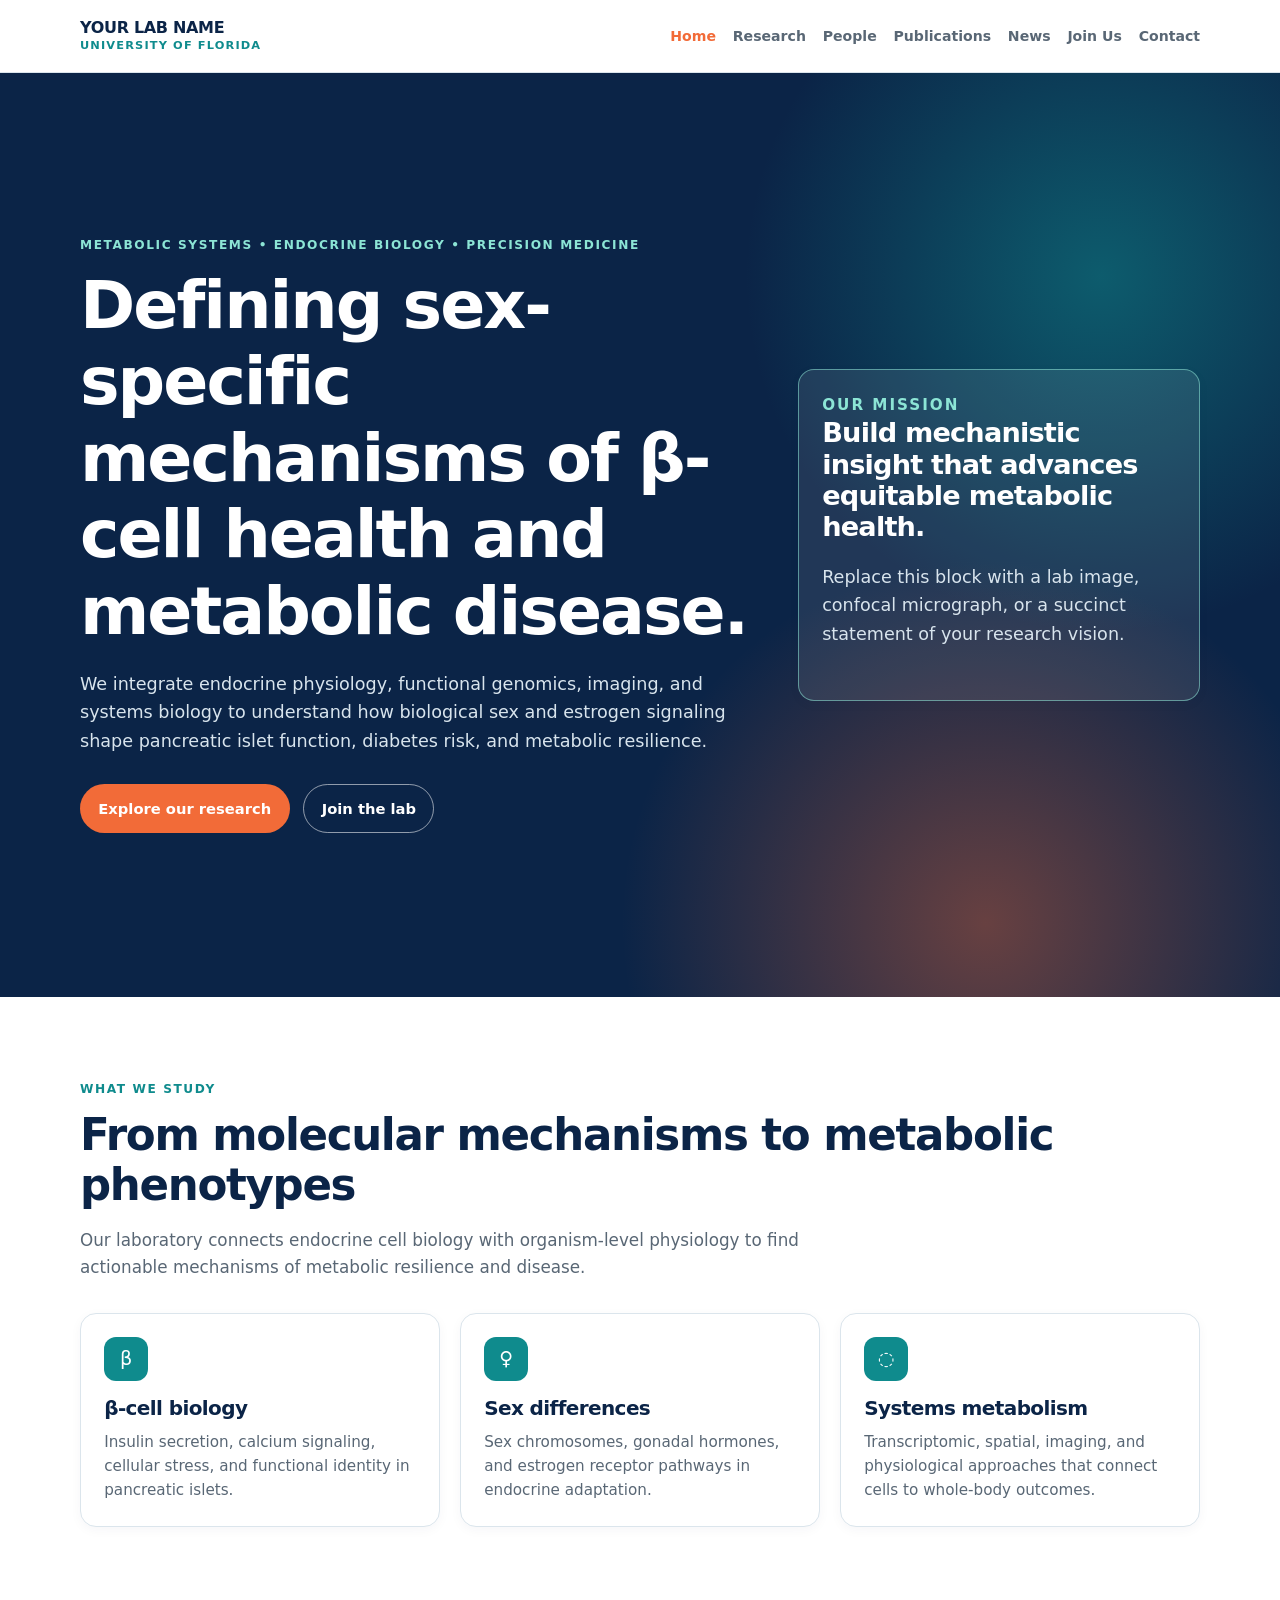
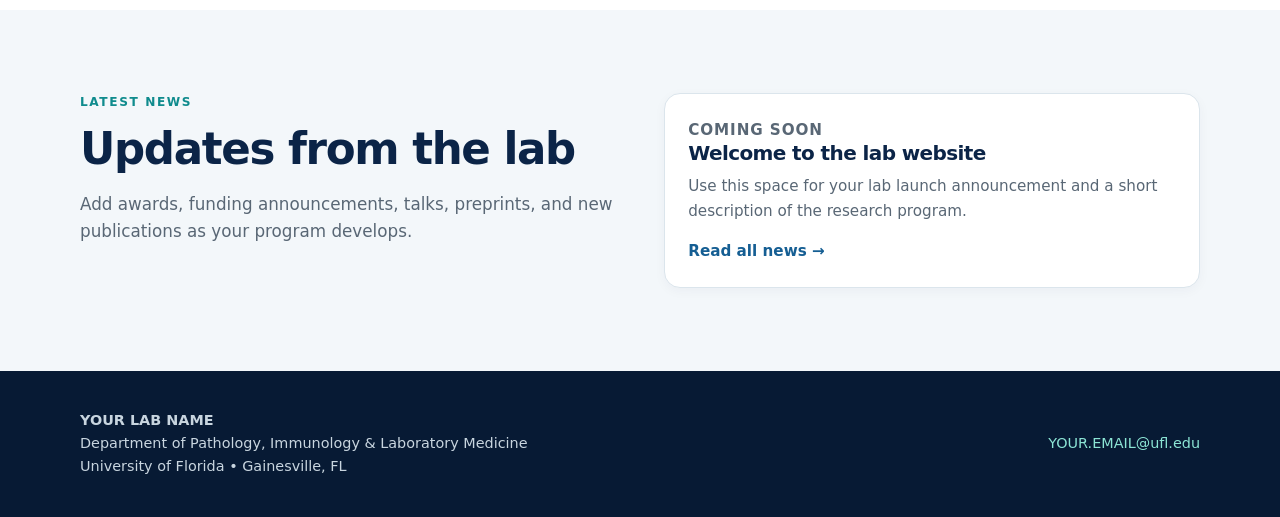
==== index.html @ 253002d1 "Add initial HTML structure for lab website" ====
<!doctype html>
<html lang="en">
<head>
  <meta charset="utf-8">
  <meta name="viewport" content="width=device-width, initial-scale=1">
  <meta name="description" content="A research laboratory studying beta-cell biology, sex differences, and metabolic disease.">
  <title>YOUR LAB NAME | University of Florida</title>
  <link rel="stylesheet" href="assets/css/style.css">
</head>
<body>
  <header class="site-header">
    <nav class="container nav" aria-label="Primary navigation">
      <a class="brand" href="index.html">YOUR LAB NAME<small>University of Florida</small></a>
      <div class="nav-links">
        <a class="active" href="index.html">Home</a><a href="research.html">Research</a><a href="people.html">People</a><a href="publications.html">Publications</a><a href="news.html">News</a><a href="join.html">Join Us</a><a href="contact.html">Contact</a>
      </div>
    </nav>
  </header>
  <main>
    <section class="hero">
      <div class="container hero-grid">
        <div>
          <p class="eyebrow">Metabolic Systems • Endocrine Biology • Precision Medicine</p>
          <h1>Defining sex-specific mechanisms of β-cell health and metabolic disease.</h1>
          <p>We integrate endocrine physiology, functional genomics, imaging, and systems biology to understand how biological sex and estrogen signaling shape pancreatic islet function, diabetes risk, and metabolic resilience.</p>
          <a class="button primary" href="research.html">Explore our research</a>
          <a class="button secondary" href="join.html">Join the lab</a>
        </div>
        <div class="card" style="background:rgba(255,255,255,.09);border-color:rgba(140,229,213,.55);color:white">
          <p class="eyebrow">Our mission</p>
          <h3 style="color:white;font-size:1.7rem">Build mechanistic insight that advances equitable metabolic health.</h3>
          <p style="color:#d8e4ed">Replace this block with a lab image, confocal micrograph, or a succinct statement of your research vision.</p>
        </div>
      </div>
    </section>
    <section>
      <div class="container">
        <p class="section-kicker">What we study</p>
        <h2>From molecular mechanisms to metabolic phenotypes</h2>
        <p class="lead">Our laboratory connects endocrine cell biology with organism-level physiology to find actionable mechanisms of metabolic resilience and disease.</p>
        <div class="grid-3">
          <article class="card"><div class="research-icon">β</div><h3>β-cell biology</h3><p>Insulin secretion, calcium signaling, cellular stress, and functional identity in pancreatic islets.</p></article>
          <article class="card"><div class="research-icon">♀</div><h3>Sex differences</h3><p>Sex chromosomes, gonadal hormones, and estrogen receptor pathways in endocrine adaptation.</p></article>
          <article class="card"><div class="research-icon">◌</div><h3>Systems metabolism</h3><p>Transcriptomic, spatial, imaging, and physiological approaches that connect cells to whole-body outcomes.</p></article>
        </div>
      </div>
    </section>
    <section class="accent">
      <div class="container grid-2">
        <div><p class="section-kicker">Latest news</p><h2>Updates from the lab</h2><p class="lead">Add awards, funding announcements, talks, preprints, and new publications as your program develops.</p></div>
        <div class="card"><p class="news-date">Coming soon</p><h3>Welcome to the lab website</h3><p>Use this space for your lab launch announcement and a short description of the research program.</p><p style="margin-top:1rem"><a class="content-link" href="news.html">Read all news →</a></p></div>
      </div>
    </section>
  </main>
  <footer class="site-footer"><div class="container footer-grid"><div><strong>YOUR LAB NAME</strong><br>Department of Pathology, Immunology & Laboratory Medicine<br>University of Florida • Gainesville, FL</div><div><a href="mailto:YOUR.EMAIL@ufl.edu">YOUR.EMAIL@ufl.edu</a></div></div></footer>
</body>
</html>
---- assets/css/style.css ----
:root {
  --navy: #0b2447;
  --blue: #155e93;
  --orange: #f26b38;
  --teal: #0f8b8d;
  --ink: #17212b;
  --muted: #596775;
  --mist: #f3f7fa;
  --white: #ffffff;
  --line: #dbe5ec;
}
* { box-sizing: border-box; }
html { scroll-behavior: smooth; }
body { margin: 0; color: var(--ink); background: var(--white); font-family: Inter, ui-sans-serif, system-ui, -apple-system, BlinkMacSystemFont, "Segoe UI", sans-serif; line-height: 1.6; }
a { color: inherit; }
.container { width: min(1120px, calc(100% - 2.5rem)); margin: 0 auto; }
.site-header { position: sticky; top: 0; z-index: 10; background: rgba(255,255,255,.96); backdrop-filter: blur(10px); border-bottom: 1px solid var(--line); }
.nav { min-height: 72px; display: flex; align-items: center; justify-content: space-between; gap: 1.5rem; }
.brand { color: var(--navy); font-weight: 800; letter-spacing: -.02em; line-height: 1.05; text-decoration: none; }
.brand small { display: block; margin-top: .25rem; color: var(--teal); font-size: .71rem; letter-spacing: .10em; text-transform: uppercase; }
.nav-links { display: flex; flex-wrap: wrap; justify-content: flex-end; gap: 1.05rem; font-size: .88rem; font-weight: 700; }
.nav-links a { color: var(--muted); text-decoration: none; }
.nav-links a:hover, .nav-links a.active { color: var(--orange); }
.hero, .page-hero { color: var(--white); background: radial-gradient(circle at 86% 22%, rgba(15,139,141,.54), transparent 27%), radial-gradient(circle at 77% 92%, rgba(242,107,56,.40), transparent 28%), var(--navy); }
.hero-grid { display: grid; grid-template-columns: 1.25fr .75fr; gap: 3rem; align-items: center; min-height: 560px; padding: 5rem 0; }
.page-hero .container { padding: 4.1rem 0; }
.eyebrow, .section-kicker { margin: 0 0 .7rem; color: var(--teal); font-size: .76rem; font-weight: 800; letter-spacing: .13em; text-transform: uppercase; }
.hero .eyebrow, .page-hero .eyebrow { color: #8ce5d5; }
h1, h2, h3 { line-height: 1.15; letter-spacing: -.03em; }
h1 { max-width: 800px; margin: 0; font-size: clamp(2.45rem, 5.2vw, 4.6rem); }
h2 { margin: 0; color: var(--navy); font-size: clamp(2rem, 3.4vw, 3rem); }
h3 { margin: 0 0 .6rem; color: var(--navy); font-size: 1.25rem; }
.hero p:not(.eyebrow), .page-hero p:not(.eyebrow) { max-width: 730px; margin: 1.3rem 0 1.8rem; color: #d8e4ed; font-size: 1.1rem; }
.lead { max-width: 780px; color: var(--muted); font-size: 1.05rem; }
.button { display: inline-block; padding: .76rem 1.08rem; border: 1px solid transparent; border-radius: 999px; text-decoration: none; font-size: .92rem; font-weight: 750; transition: .18s ease; }
.button.primary { color: var(--white); background: var(--orange); }
.button.primary:hover { background: #d95324; transform: translateY(-1px); }
.button.secondary { margin-left: .55rem; border-color: rgba(255,255,255,.55); color: var(--white); }
section { padding: 5.2rem 0; }
.accent { background: var(--mist); }
.grid-3, .news-grid, .people-grid { display: grid; grid-template-columns: repeat(3, 1fr); gap: 1.25rem; margin-top: 2rem; }
.grid-2, .split { display: grid; grid-template-columns: repeat(2, 1fr); gap: 3rem; align-items: start; }
.card { padding: 1.45rem; border: 1px solid var(--line); border-radius: 16px; background: var(--white); box-shadow: 0 3px 12px rgba(11,36,71,.04); }
.card p { margin: 0; color: var(--muted); font-size: .95rem; }
.research-icon { display: grid; place-items: center; width: 44px; height: 44px; margin-bottom: 1rem; border-radius: 12px; color: var(--white); background: var(--teal); font-size: 1.2rem; }
.list { padding: 0; margin: 1.2rem 0 0; list-style: none; }
.list li { position: relative; padding: .58rem 0 .58rem 1.45rem; color: var(--muted); border-bottom: 1px solid var(--line); }
.list li::before { content: ""; position: absolute; left: 0; top: 1.16rem; width: .55rem; height: .55rem; border-radius: 50%; background: var(--orange); }
.person { overflow: hidden; padding: 0; }
.avatar { display: grid; place-items: center; height: 200px; color: var(--white); background: linear-gradient(135deg, var(--blue), var(--teal)); font-size: 2.6rem; font-weight: 800; }
.person-content { padding: 1.25rem; }
.role, .news-date { margin: -.25rem 0 .7rem; color: var(--orange); font-size: .8rem; font-weight: 800; letter-spacing: .06em; text-transform: uppercase; }
.news-date { color: var(--teal); margin: 0 0 .65rem; }
.publication { padding: 1.2rem 0; border-bottom: 1px solid var(--line); }
.publication:first-of-type { margin-top: 1rem; border-top: 1px solid var(--line); }
.publication p { margin: .35rem 0 0; color: var(--muted); }
.publication a, .content-link { color: var(--blue); font-weight: 750; text-decoration: none; }
.notice { padding: 1.25rem; border-left: 4px solid var(--orange); border-radius: 0 12px 12px 0; color: var(--muted); background: #fff6f1; }
.cta { color: var(--white); background: linear-gradient(115deg, var(--navy), var(--blue)); }
.cta h2 { color: var(--white); }
.cta .lead { color: #d8e4ed; }
.cta-grid { display: grid; grid-template-columns: 1fr auto; gap: 2rem; align-items: center; }
.site-footer { padding: 2.4rem 0; color: #c8d5df; background: #071a34; }
.footer-grid { display: flex; flex-wrap: wrap; justify-content: space-between; gap: 1rem; align-items: center; font-size: .9rem; }
.site-footer a { color: #8ce5d5; text-decoration: none; }
@media (max-width: 820px) {
  .nav { padding: .85rem 0; align-items: flex-start; }
  .nav-links { gap: .6rem .9rem; }
  .hero-grid, .grid-2, .split, .cta-grid { grid-template-columns: 1fr; }
  .hero-grid { min-height: auto; padding: 4rem 0; gap: 1.5rem; }
  .grid-3, .news-grid, .people-grid { grid-template-columns: 1fr; }
  section { padding: 4rem 0; }
}
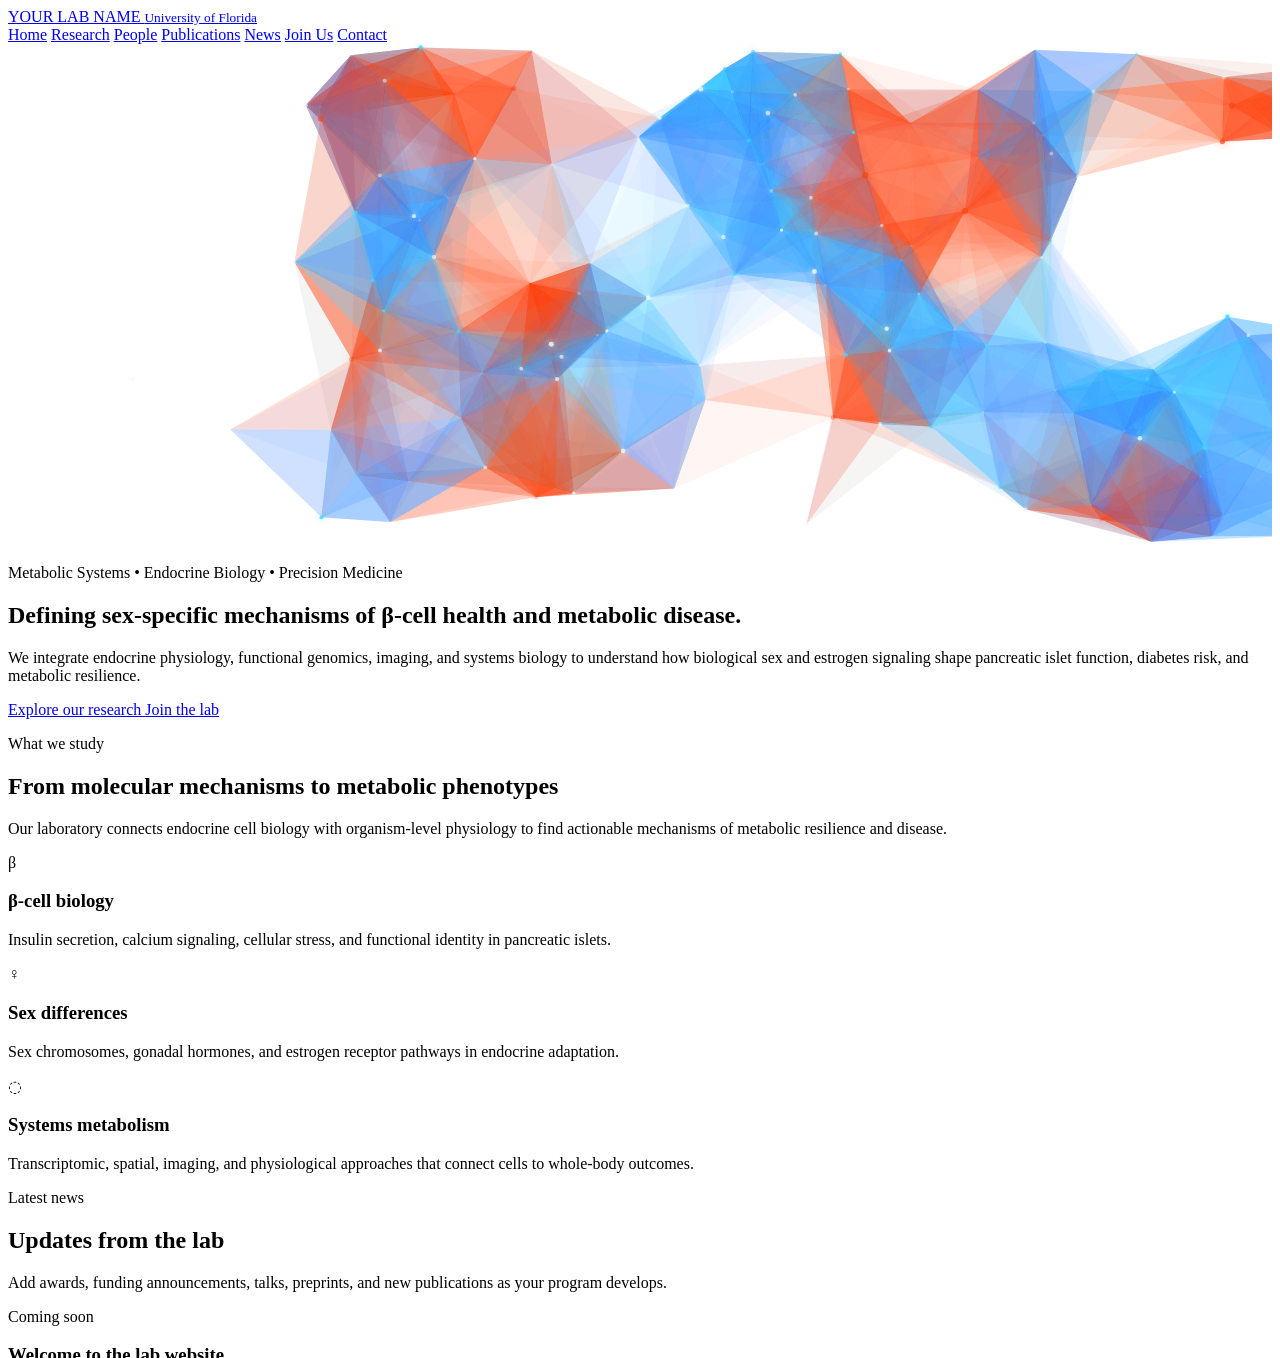
==== commit 7177e204: "Refactor index.html with new links and layout Updated navigation links and section content in index." ====
--- a/index.html
+++ b/index.html
@@ -5,53 +5,406 @@
   <meta name="viewport" content="width=device-width, initial-scale=1">
   <meta name="description" content="A research laboratory studying beta-cell biology, sex differences, and metabolic disease.">
   <title>YOUR LAB NAME | University of Florida</title>
-  <link rel="stylesheet" href="assets/css/style.css">
+  <link rel="stylesheet" href="style-2.css">
 </head>
+
 <body>
   <header class="site-header">
     <nav class="container nav" aria-label="Primary navigation">
-      <a class="brand" href="index.html">YOUR LAB NAME<small>University of Florida</small></a>
+      <a class="brand" href="index-5.html">
+        YOUR LAB NAME
+        <small>University of Florida</small>
+      </a>
+
       <div class="nav-links">
-        <a class="active" href="index.html">Home</a><a href="research.html">Research</a><a href="people.html">People</a><a href="publications.html">Publications</a><a href="news.html">News</a><a href="join.html">Join Us</a><a href="contact.html">Contact</a>
+        <a class="active" href="index-5.html">Home</a>
+        <a href="research-10.html">Research</a>
+        <a href="people-8.html">People</a>
+        <a href="publications-9.html">Publications</a>
+        <a href="news-7.html">News</a>
+        <a href="join-6.html">Join Us</a>
+        <a href="contact-4.html">Contact</a>
       </div>
     </nav>
   </header>
+
   <main>
-    <section class="hero">
+    <section class="network-hero" aria-label="Animated polygon network background">
+      <canvas id="network"></canvas>
+
       <div class="container hero-grid">
-        <div>
-          <p class="eyebrow">Metabolic Systems • Endocrine Biology • Precision Medicine</p>
-          <h1>Defining sex-specific mechanisms of β-cell health and metabolic disease.</h1>
-          <p>We integrate endocrine physiology, functional genomics, imaging, and systems biology to understand how biological sex and estrogen signaling shape pancreatic islet function, diabetes risk, and metabolic resilience.</p>
-          <a class="button primary" href="research.html">Explore our research</a>
-          <a class="button secondary" href="join.html">Join the lab</a>
+        <div class="hero-copy">
+          <p class="eyebrow">
+            Metabolic Systems • Endocrine Biology • Precision Medicine
+          </p>
+
+          <h1>
+            Defining sex-specific mechanisms of β-cell health and metabolic disease.
+          </h1>
+
+          <p>
+            We integrate endocrine physiology, functional genomics, imaging, and
+            systems biology to understand how biological sex and estrogen signaling
+            shape pancreatic islet function, diabetes risk, and metabolic resilience.
+          </p>
+
+          <a class="button primary" href="research-10.html">
+            Explore our research
+          </a>
+
+          <a class="button secondary" href="join-6.html">
+            Join the lab
+          </a>
         </div>
-        <div class="card" style="background:rgba(255,255,255,.09);border-color:rgba(140,229,213,.55);color:white">
-          <p class="eyebrow">Our mission</p>
-          <h3 style="color:white;font-size:1.7rem">Build mechanistic insight that advances equitable metabolic health.</h3>
-          <p style="color:#d8e4ed">Replace this block with a lab image, confocal micrograph, or a succinct statement of your research vision.</p>
-        </div>
       </div>
     </section>
+
     <section>
       <div class="container">
         <p class="section-kicker">What we study</p>
+
         <h2>From molecular mechanisms to metabolic phenotypes</h2>
-        <p class="lead">Our laboratory connects endocrine cell biology with organism-level physiology to find actionable mechanisms of metabolic resilience and disease.</p>
+
+        <p class="lead">
+          Our laboratory connects endocrine cell biology with organism-level
+          physiology to find actionable mechanisms of metabolic resilience and
+          disease.
+        </p>
+
         <div class="grid-3">
-          <article class="card"><div class="research-icon">β</div><h3>β-cell biology</h3><p>Insulin secretion, calcium signaling, cellular stress, and functional identity in pancreatic islets.</p></article>
-          <article class="card"><div class="research-icon">♀</div><h3>Sex differences</h3><p>Sex chromosomes, gonadal hormones, and estrogen receptor pathways in endocrine adaptation.</p></article>
-          <article class="card"><div class="research-icon">◌</div><h3>Systems metabolism</h3><p>Transcriptomic, spatial, imaging, and physiological approaches that connect cells to whole-body outcomes.</p></article>
+          <article class="card">
+            <div class="research-icon">β</div>
+            <h3>β-cell biology</h3>
+            <p>
+              Insulin secretion, calcium signaling, cellular stress, and functional
+              identity in pancreatic islets.
+            </p>
+          </article>
+
+          <article class="card">
+            <div class="research-icon">♀</div>
+            <h3>Sex differences</h3>
+            <p>
+              Sex chromosomes, gonadal hormones, and estrogen receptor pathways in
+              endocrine adaptation.
+            </p>
+          </article>
+
+          <article class="card">
+            <div class="research-icon">◌</div>
+            <h3>Systems metabolism</h3>
+            <p>
+              Transcriptomic, spatial, imaging, and physiological approaches that
+              connect cells to whole-body outcomes.
+            </p>
+          </article>
         </div>
       </div>
     </section>
+
     <section class="accent">
       <div class="container grid-2">
-        <div><p class="section-kicker">Latest news</p><h2>Updates from the lab</h2><p class="lead">Add awards, funding announcements, talks, preprints, and new publications as your program develops.</p></div>
-        <div class="card"><p class="news-date">Coming soon</p><h3>Welcome to the lab website</h3><p>Use this space for your lab launch announcement and a short description of the research program.</p><p style="margin-top:1rem"><a class="content-link" href="news.html">Read all news →</a></p></div>
+        <div>
+          <p class="section-kicker">Latest news</p>
+          <h2>Updates from the lab</h2>
+
+          <p class="lead">
+            Add awards, funding announcements, talks, preprints, and new
+            publications as your program develops.
+          </p>
+        </div>
+
+        <div class="card">
+          <p class="news-date">Coming soon</p>
+          <h3>Welcome to the lab website</h3>
+
+          <p>
+            Use this space for your lab launch announcement and a short
+            description of the research program.
+          </p>
+
+          <p style="margin-top: 1rem;">
+            <a class="content-link" href="news-7.html">Read all news →</a>
+          </p>
+        </div>
       </div>
     </section>
   </main>
-  <footer class="site-footer"><div class="container footer-grid"><div><strong>YOUR LAB NAME</strong><br>Department of Pathology, Immunology & Laboratory Medicine<br>University of Florida • Gainesville, FL</div><div><a href="mailto:YOUR.EMAIL@ufl.edu">YOUR.EMAIL@ufl.edu</a></div></div></footer>
+
+  <footer class="site-footer">
+    <div class="container footer-grid">
+      <div>
+        <strong>YOUR LAB NAME</strong><br>
+        Department of Pathology, Immunology &amp; Laboratory Medicine<br>
+        University of Florida • Gainesville, FL
+      </div>
+
+      <div>
+        <a href="mailto:YOUR.EMAIL@ufl.edu">YOUR.EMAIL@ufl.edu</a>
+      </div>
+    </div>
+  </footer>
+
+  <script>
+    const canvas = document.getElementById("network");
+    const ctx = canvas.getContext("2d");
+    const hero = document.querySelector(".network-hero");
+    const reducedMotion = window.matchMedia(
+      "(prefers-reduced-motion: reduce)"
+    ).matches;
+
+    const COLORS = {
+      ice: "233,251,255",
+      cyan: "67,215,255",
+      orange: "250,70,22",
+      blue: "53,111,255"
+    };
+
+    let width;
+    let height;
+    let pixelRatio;
+    let nodes = [];
+
+    function distance(a, b) {
+      return Math.hypot(a.x - b.x, a.y - b.y);
+    }
+
+    function fillPolygon(points, color, opacity) {
+      ctx.beginPath();
+      ctx.moveTo(points[0].x, points[0].y);
+
+      for (let index = 1; index < points.length; index += 1) {
+        ctx.lineTo(points[index].x, points[index].y);
+      }
+
+      ctx.closePath();
+      ctx.fillStyle = `rgba(${COLORS[color]}, ${opacity})`;
+      ctx.fill();
+    }
+
+    function createNodes() {
+      const nodeCount = Math.max(
+        132,
+        Math.min(220, Math.round((width * height) / 4700))
+      );
+
+      nodes = Array.from({ length: nodeCount }, (_, index) => {
+        const concentratedOnRight = index < nodeCount * 0.84;
+        const orangeNode = Math.random() < 0.105;
+
+        return {
+          x: concentratedOnRight
+            ? width * (0.24 + Math.random() * 0.81)
+            : width * Math.random(),
+          y: Math.random() * height,
+          vx: (Math.random() - 0.5) * 0.095,
+          vy: (Math.random() - 0.5) * 0.095,
+          radius: orangeNode ? 2.45 : 1.35 + Math.random() * 0.65,
+          color: orangeNode
+            ? "orange"
+            : Math.random() < 0.32
+              ? "cyan"
+              : "ice",
+          phase: Math.random() * Math.PI * 2
+        };
+      });
+    }
+
+    function resizeNetwork() {
+      pixelRatio = Math.min(window.devicePixelRatio || 1, 2);
+      width = hero.clientWidth;
+      height = hero.clientHeight;
+
+      canvas.width = width * pixelRatio;
+      canvas.height = height * pixelRatio;
+      canvas.style.width = `${width}px`;
+      canvas.style.height = `${height}px`;
+
+      ctx.setTransform(pixelRatio, 0, 0, pixelRatio, 0, 0);
+      createNodes();
+    }
+
+    function drawNetwork(currentTime) {
+      ctx.clearRect(0, 0, width, height);
+
+      const maxDistance = Math.min(156, width * 0.132);
+      const neighbors = nodes.map(() => []);
+
+      for (const node of nodes) {
+        node.x += node.vx;
+        node.y += node.vy;
+
+        if (node.x < width * 0.10 || node.x > width * 1.035) {
+          node.vx *= -1;
+        }
+
+        if (node.y < -15 || node.y > height + 15) {
+          node.vy *= -1;
+        }
+      }
+
+      for (let firstIndex = 0; firstIndex < nodes.length; firstIndex += 1) {
+        for (
+          let secondIndex = firstIndex + 1;
+          secondIndex < nodes.length;
+          secondIndex += 1
+        ) {
+          const firstNode = nodes[firstIndex];
+          const secondNode = nodes[secondIndex];
+          const nodeDistance = distance(firstNode, secondNode);
+
+          if (nodeDistance < maxDistance) {
+            neighbors[firstIndex].push({
+              index: secondIndex,
+              distance: nodeDistance
+            });
+
+            neighbors[secondIndex].push({
+              index: firstIndex,
+              distance: nodeDistance
+            });
+
+            const hasOrangeAccent =
+              firstNode.color === "orange" ||
+              secondNode.color === "orange";
+
+            const opacity =
+              0.255 *
+              (1 - nodeDistance / maxDistance) *
+              (
+                0.72 +
+                0.28 *
+                Math.sin(currentTime / 1300 + firstNode.phase)
+              );
+
+            ctx.beginPath();
+            ctx.moveTo(firstNode.x, firstNode.y);
+            ctx.lineTo(secondNode.x, secondNode.y);
+            ctx.strokeStyle = `rgba(${
+              COLORS[hasOrangeAccent ? "orange" : "ice"]
+            }, ${opacity})`;
+            ctx.lineWidth = hasOrangeAccent ? 0.9 : 0.53;
+            ctx.stroke();
+          }
+        }
+      }
+
+      for (let nodeIndex = 0; nodeIndex < nodes.length; nodeIndex += 1) {
+        const node = nodes[nodeIndex];
+
+        const nearbyNodes = neighbors[nodeIndex]
+          .sort((first, second) => first.distance - second.distance)
+          .slice(0, 10)
+          .map((neighbor) => nodes[neighbor.index]);
+
+        for (
+          let firstNeighbor = 0;
+          firstNeighbor < nearbyNodes.length;
+          firstNeighbor += 1
+        ) {
+          for (
+            let secondNeighbor = firstNeighbor + 1;
+            secondNeighbor < nearbyNodes.length;
+            secondNeighbor += 1
+          ) {
+            const b = nearbyNodes[firstNeighbor];
+            const c = nearbyNodes[secondNeighbor];
+
+            const bToCDistance = distance(b, c);
+            const triangleArea = Math.abs(
+              (b.x - node.x) * (c.y - node.y) -
+              (c.x - node.x) * (b.y - node.y)
+            );
+
+            if (
+              bToCDistance < maxDistance * 1.18 &&
+              triangleArea > 105 &&
+              triangleArea < 12000
+            ) {
+              const hasOrangeFacet =
+                node.color === "orange" ||
+                b.color === "orange" ||
+                c.color === "orange";
+
+              const facetColor = hasOrangeFacet
+                ? "orange"
+                : Math.sin(
+                    currentTime / 1550 +
+                    node.phase +
+                    firstNeighbor * 0.7
+                  ) > 0.15
+                  ? "cyan"
+                  : "blue";
+
+              const facetOpacity =
+                (hasOrangeFacet ? 0.047 : 0.027) +
+                0.019 *
+                (
+                  1 +
+                  Math.sin(
+                    currentTime / 1050 +
+                    node.phase +
+                    secondNeighbor
+                  )
+                );
+
+              fillPolygon([node, b, c], facetColor, facetOpacity);
+            }
+          }
+        }
+
+        if (nearbyNodes.length >= 4 && nodeIndex % 2 === 0) {
+          const quadrilateral = [
+            node,
+            nearbyNodes[0],
+            nearbyNodes[2],
+            nearbyNodes[3]
+          ];
+
+          const hasOrangeFacet = quadrilateral.some(
+            (point) => point.color === "orange"
+          );
+
+          fillPolygon(
+            quadrilateral,
+            hasOrangeFacet ? "orange" : "blue",
+            0.018
+          );
+        }
+      }
+
+      for (const node of nodes) {
+        const pulse =
+          1 + 0.27 * Math.sin(currentTime / 850 + node.phase);
+
+        ctx.beginPath();
+        ctx.arc(
+          node.x,
+          node.y,
+          node.radius * pulse,
+          0,
+          Math.PI * 2
+        );
+
+        ctx.fillStyle = `rgba(${COLORS[node.color]}, ${
+          0.48 + 0.35 * Math.sin(currentTime / 930 + node.phase)
+        })`;
+
+        ctx.shadowBlur = node.color === "orange" ? 10 : 6;
+        ctx.shadowColor = `rgb(${COLORS[node.color]})`;
+        ctx.fill();
+        ctx.shadowBlur = 0;
+      }
+
+      if (!reducedMotion) {
+        requestAnimationFrame(drawNetwork);
+      }
+    }
+
+    window.addEventListener("resize", resizeNetwork);
+
+    resizeNetwork();
+    requestAnimationFrame(drawNetwork);
+  </script>
 </body>
 </html>
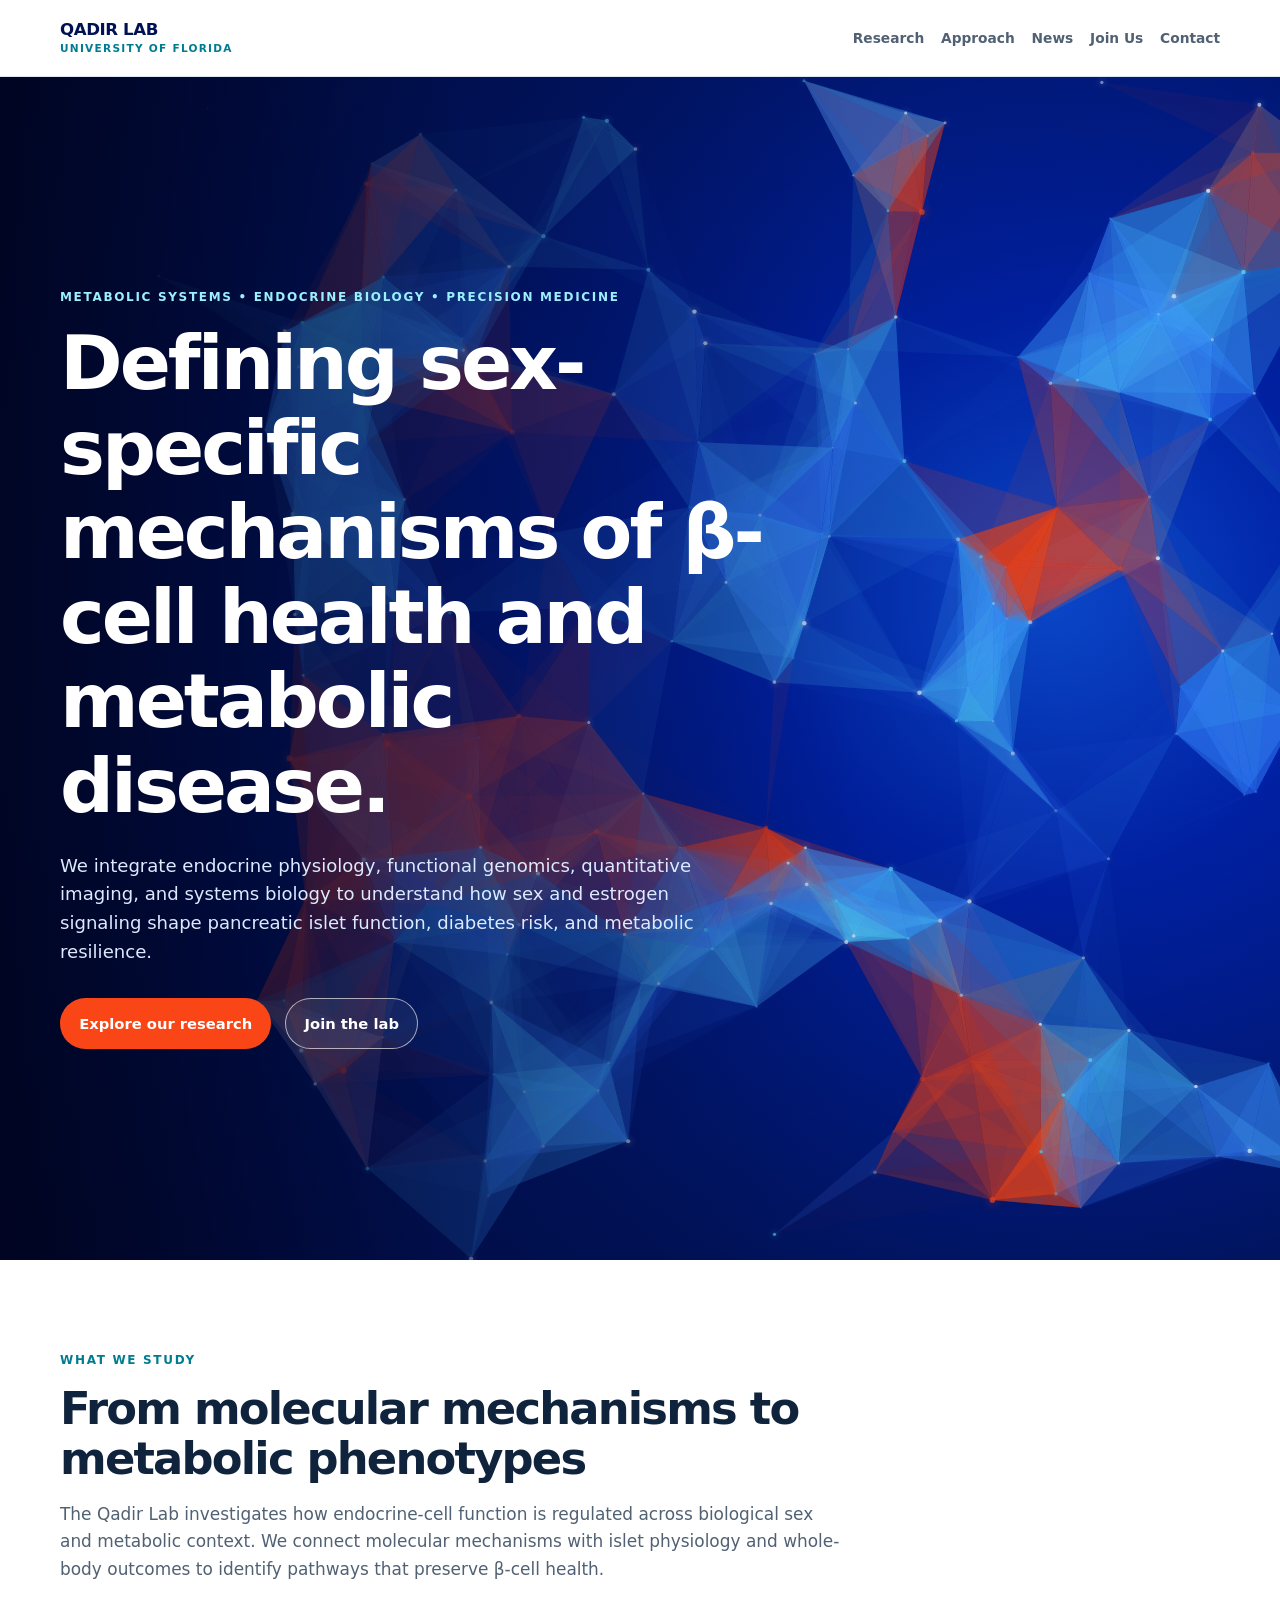
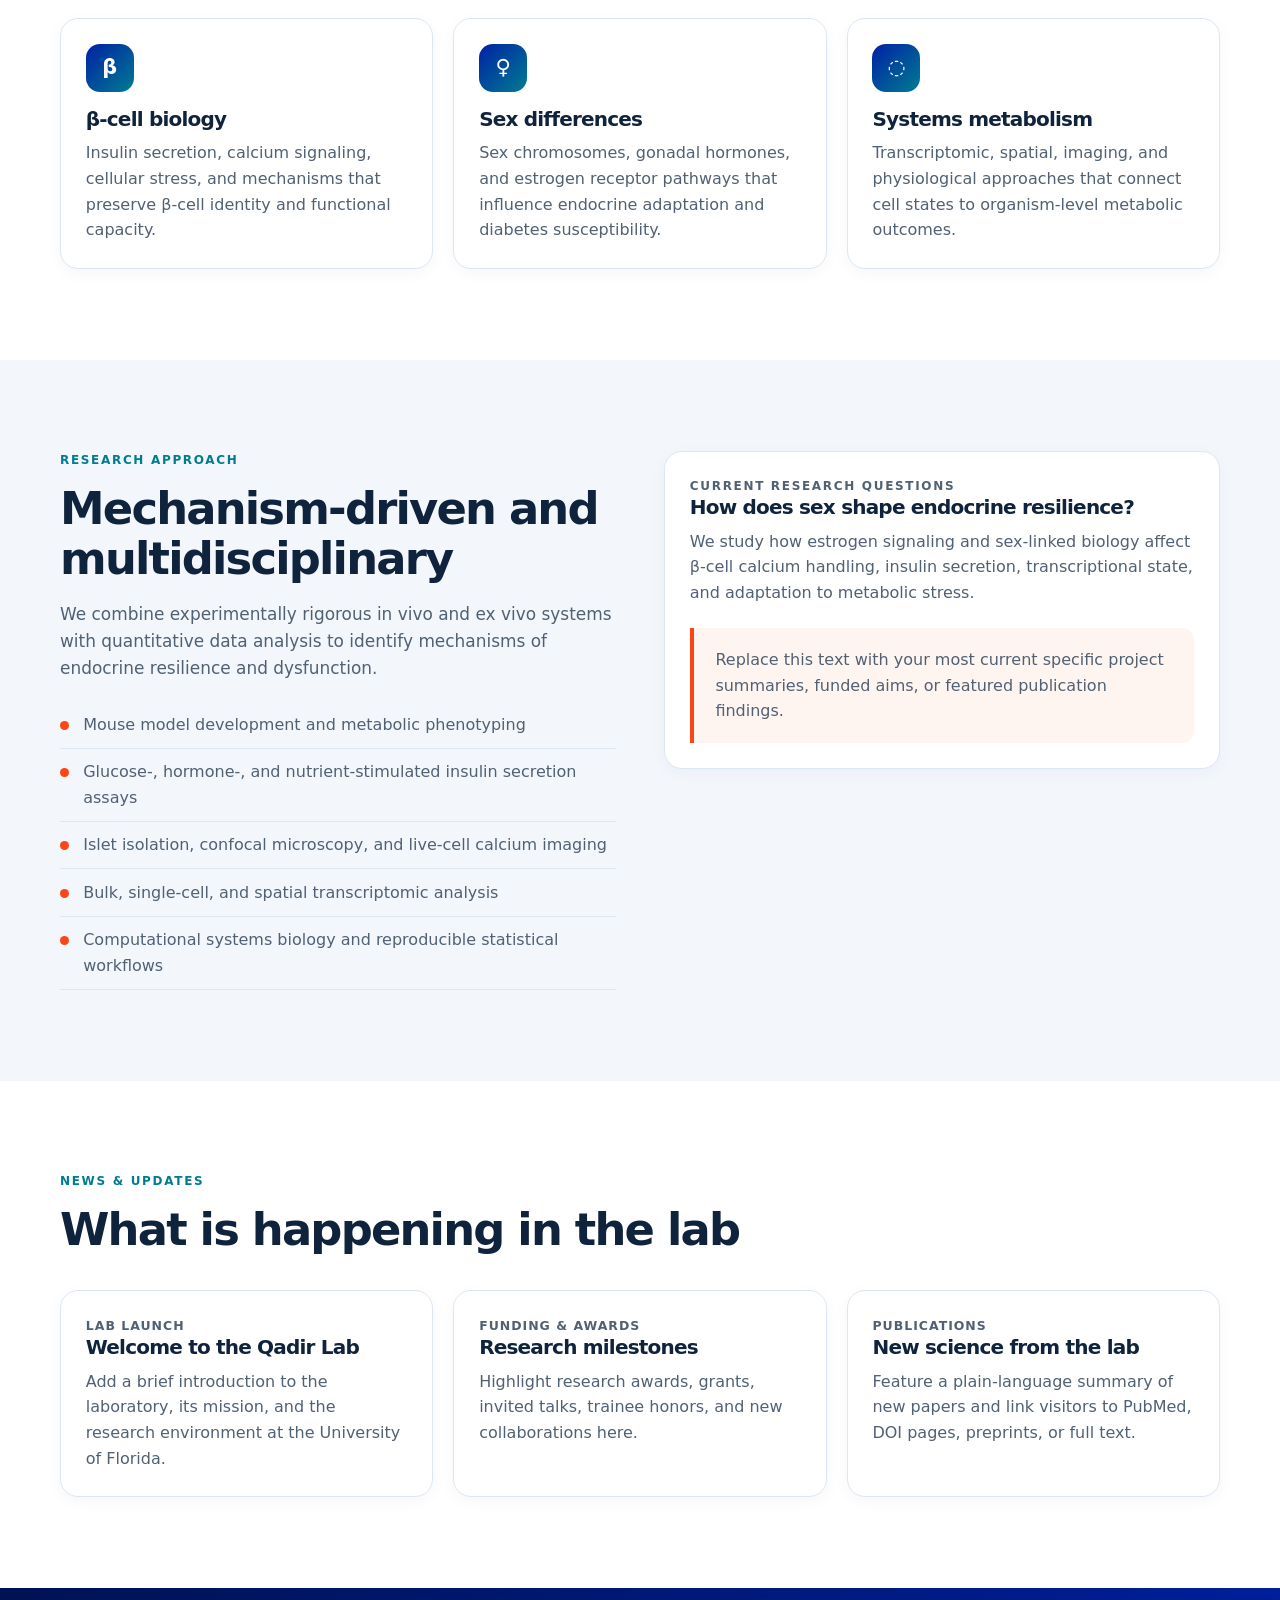
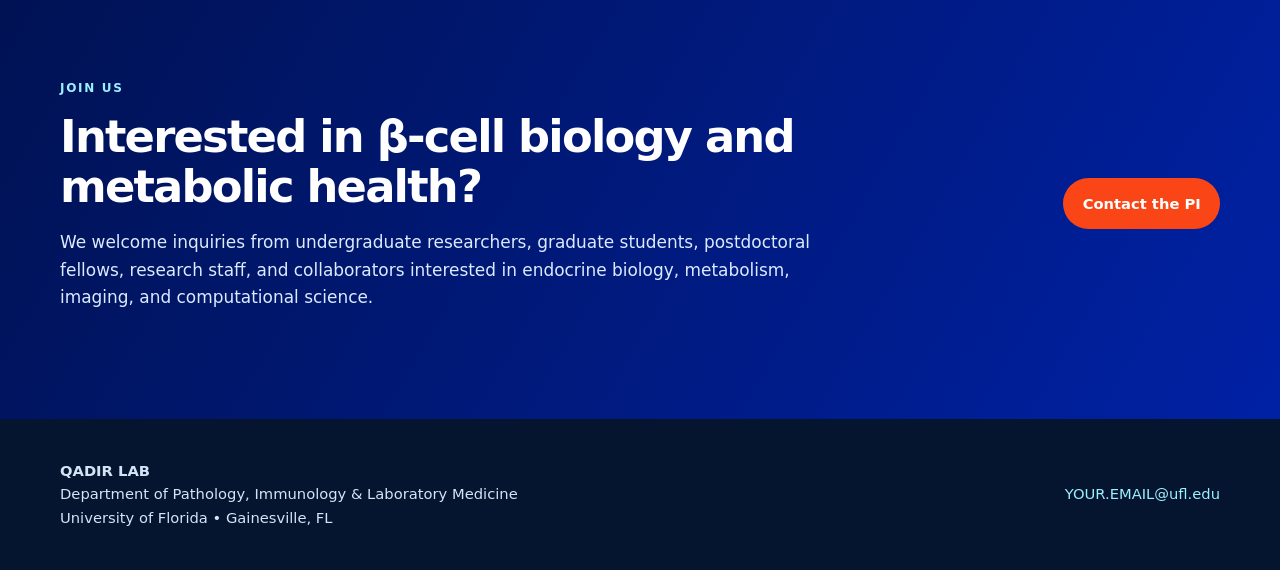
==== commit 22f7b8b7: "Update index.html" ====
--- a/index.html
+++ b/index.html
@@ -3,72 +3,471 @@
 <head>
   <meta charset="utf-8">
   <meta name="viewport" content="width=device-width, initial-scale=1">
-  <meta name="description" content="A research laboratory studying beta-cell biology, sex differences, and metabolic disease.">
-  <title>YOUR LAB NAME | University of Florida</title>
-  <link rel="stylesheet" href="style-2.css">
+  <meta name="description" content="Qadir Lab at the University of Florida: pancreatic beta-cell biology, sex differences, and metabolic systems biology.">
+  <title>Qadir Lab | University of Florida</title>
+
+  <style>
+    :root {
+      --uf-blue: #0021a5;
+      --uf-blue-dark: #001253;
+      --uf-orange: #fa4616;
+      --ink: #10233c;
+      --muted: #516174;
+      --mist: #f3f7fc;
+      --white: #ffffff;
+      --line: #dce7f1;
+      --teal: #007c91;
+      --cyan: #57d9ff;
+      --ice: #e9fbff;
+      --shadow: 0 14px 35px rgba(0, 28, 95, 0.09);
+    }
+
+    * {
+      box-sizing: border-box;
+    }
+
+    html {
+      scroll-behavior: smooth;
+    }
+
+    body {
+      margin: 0;
+      color: var(--ink);
+      background: var(--white);
+      font-family: Inter, ui-sans-serif, system-ui, -apple-system, BlinkMacSystemFont,
+        "Segoe UI", Arial, sans-serif;
+      line-height: 1.6;
+    }
+
+    a {
+      color: inherit;
+    }
+
+    .container {
+      width: min(1160px, calc(100% - 2.5rem));
+      margin: 0 auto;
+    }
+
+    /* Navigation */
+
+    .site-header {
+      position: sticky;
+      top: 0;
+      z-index: 30;
+      background: rgba(255, 255, 255, 0.96);
+      backdrop-filter: blur(12px);
+      border-bottom: 1px solid var(--line);
+    }
+
+    .nav {
+      min-height: 76px;
+      display: flex;
+      justify-content: space-between;
+      align-items: center;
+      gap: 1.5rem;
+    }
+
+    .brand {
+      color: var(--uf-blue-dark);
+      font-size: 1.04rem;
+      font-weight: 850;
+      letter-spacing: -0.025em;
+      line-height: 1.05;
+      text-decoration: none;
+    }
+
+    .brand small {
+      display: block;
+      margin-top: 0.28rem;
+      color: var(--teal);
+      font-size: 0.66rem;
+      font-weight: 800;
+      letter-spacing: 0.12em;
+      text-transform: uppercase;
+    }
+
+    .nav-links {
+      display: flex;
+      flex-wrap: wrap;
+      justify-content: flex-end;
+      gap: 1.05rem;
+      font-size: 0.86rem;
+      font-weight: 750;
+    }
+
+    .nav-links a {
+      color: var(--muted);
+      text-decoration: none;
+    }
+
+    .nav-links a:hover {
+      color: var(--uf-orange);
+    }
+
+    /* Animated hero */
+
+    .network-hero {
+      position: relative;
+      min-height: 680px;
+      overflow: hidden;
+      isolation: isolate;
+      color: var(--white);
+      background:
+        radial-gradient(circle at 82% 44%, #0b4cd1 0%, #0021a5 23%, #001253 62%, #01031a 100%);
+    }
+
+    .network-hero::after {
+      content: "";
+      position: absolute;
+      inset: 0;
+      z-index: 1;
+      pointer-events: none;
+      background:
+        linear-gradient(
+          90deg,
+          rgba(0, 5, 35, 0.83) 0%,
+          rgba(0, 14, 79, 0.59) 36%,
+          rgba(0, 17, 90, 0.14) 67%,
+          rgba(0, 17, 90, 0.02) 100%
+        );
+    }
+
+    #network {
+      position: absolute;
+      inset: 0;
+      z-index: 0;
+      display: block;
+      width: 100%;
+      height: 100%;
+    }
+
+    .hero-content {
+      position: relative;
+      z-index: 2;
+      display: flex;
+      align-items: center;
+      min-height: 680px;
+      padding: 7.5rem 0;
+    }
+
+    .hero-copy {
+      max-width: 710px;
+    }
+
+    .eyebrow,
+    .section-kicker {
+      margin: 0 0 0.85rem;
+      font-size: 0.75rem;
+      font-weight: 850;
+      letter-spacing: 0.14em;
+      text-transform: uppercase;
+    }
+
+    .eyebrow {
+      color: #9cefff;
+    }
+
+    .section-kicker {
+      color: var(--teal);
+    }
+
+    h1,
+    h2,
+    h3 {
+      line-height: 1.12;
+      letter-spacing: -0.04em;
+    }
+
+    h1 {
+      max-width: 760px;
+      margin: 0;
+      font-size: clamp(2.8rem, 5.9vw, 5.35rem);
+    }
+
+    h2 {
+      max-width: 850px;
+      margin: 0;
+      color: var(--ink);
+      font-size: clamp(2.1rem, 3.5vw, 3.25rem);
+    }
+
+    h3 {
+      margin: 0 0 0.65rem;
+      color: var(--ink);
+      font-size: 1.25rem;
+    }
+
+    .hero-copy > p:not(.eyebrow) {
+      max-width: 650px;
+      margin: 1.45rem 0 1.95rem;
+      color: #dceaff;
+      font-size: 1.13rem;
+    }
+
+    .button {
+      display: inline-block;
+      padding: 0.78rem 1.14rem;
+      border: 1px solid transparent;
+      border-radius: 999px;
+      text-decoration: none;
+      font-size: 0.92rem;
+      font-weight: 800;
+      transition: transform 0.18s ease, background 0.18s ease;
+    }
+
+    .button:hover {
+      transform: translateY(-2px);
+    }
+
+    .button-primary {
+      color: var(--white);
+      background: var(--uf-orange);
+    }
+
+    .button-primary:hover {
+      background: #d93a0e;
+    }
+
+    .button-secondary {
+      margin-left: 0.55rem;
+      color: var(--white);
+      border-color: rgba(255, 255, 255, 0.62);
+      background: rgba(255, 255, 255, 0.06);
+    }
+
+    /* Main sections */
+
+    section {
+      padding: 5.7rem 0;
+    }
+
+    .lead {
+      max-width: 790px;
+      color: var(--muted);
+      font-size: 1.06rem;
+    }
+
+    .grid-3 {
+      display: grid;
+      grid-template-columns: repeat(3, 1fr);
+      gap: 1.25rem;
+      margin-top: 2.2rem;
+    }
+
+    .grid-2 {
+      display: grid;
+      grid-template-columns: repeat(2, 1fr);
+      align-items: start;
+      gap: 3rem;
+    }
+
+    .card {
+      padding: 1.55rem;
+      border: 1px solid var(--line);
+      border-radius: 18px;
+      background: var(--white);
+      box-shadow: 0 4px 16px rgba(0, 29, 95, 0.04);
+    }
+
+    .card p {
+      margin: 0;
+      color: var(--muted);
+    }
+
+    .research-icon {
+      display: grid;
+      place-items: center;
+      width: 48px;
+      height: 48px;
+      margin-bottom: 1rem;
+      border-radius: 14px;
+      color: var(--white);
+      background: linear-gradient(135deg, var(--uf-blue), var(--teal));
+      font-size: 1.3rem;
+      font-weight: 800;
+    }
+
+    .accent-section {
+      background: var(--mist);
+    }
+
+    .list {
+      padding: 0;
+      margin: 1.2rem 0 0;
+      list-style: none;
+    }
+
+    .list li {
+      position: relative;
+      padding: 0.65rem 0 0.65rem 1.45rem;
+      color: var(--muted);
+      border-bottom: 1px solid var(--line);
+    }
+
+    .list li::before {
+      content: "";
+      position: absolute;
+      top: 1.2rem;
+      left: 0;
+      width: 0.56rem;
+      height: 0.56rem;
+      border-radius: 50%;
+      background: var(--uf-orange);
+    }
+
+    .news-date {
+      margin: 0 0 0.65rem;
+      color: var(--teal);
+      font-size: 0.78rem;
+      font-weight: 850;
+      letter-spacing: 0.08em;
+      text-transform: uppercase;
+    }
+
+    .notice {
+      padding: 1.2rem 1.35rem;
+      border-left: 4px solid var(--uf-orange);
+      border-radius: 0 12px 12px 0;
+      color: var(--muted);
+      background: #fff5f0;
+    }
+
+    .join-section {
+      color: var(--white);
+      background: linear-gradient(120deg, #001253, #0021a5);
+    }
+
+    .join-section h2 {
+      color: var(--white);
+    }
+
+    .join-section .lead {
+      color: #dceaff;
+    }
+
+    .join-layout {
+      display: grid;
+      grid-template-columns: 1fr auto;
+      align-items: center;
+      gap: 2rem;
+    }
+
+    /* Footer */
+
+    footer {
+      padding: 2.5rem 0;
+      color: #d5e3f6;
+      background: #06152f;
+    }
+
+    .footer-layout {
+      display: flex;
+      flex-wrap: wrap;
+      justify-content: space-between;
+      gap: 1rem;
+      align-items: center;
+      font-size: 0.92rem;
+    }
+
+    footer a {
+      color: #9cefff;
+      text-decoration: none;
+    }
+
+    /* Mobile */
+
+    @media (max-width: 850px) {
+      .nav {
+        padding: 0.9rem 0;
+        align-items: flex-start;
+      }
+
+      .nav-links {
+        gap: 0.55rem 0.85rem;
+      }
+
+      .network-hero,
+      .hero-content {
+        min-height: 560px;
+      }
+
+      .hero-content {
+        padding: 5.8rem 0;
+      }
+
+      .grid-3,
+      .grid-2,
+      .join-layout {
+        grid-template-columns: 1fr;
+      }
+
+      section {
+        padding: 4.4rem 0;
+      }
+
+      .button-secondary {
+        margin-left: 0.28rem;
+      }
+    }
+
+    @media (prefers-reduced-motion: reduce) {
+      #network {
+        display: none;
+      }
+    }
+  </style>
 </head>
 
 <body>
   <header class="site-header">
     <nav class="container nav" aria-label="Primary navigation">
-      <a class="brand" href="index-5.html">
-        YOUR LAB NAME
+      <a class="brand" href="#home">
+        QADIR LAB
         <small>University of Florida</small>
       </a>
 
       <div class="nav-links">
-        <a class="active" href="index-5.html">Home</a>
-        <a href="research-10.html">Research</a>
-        <a href="people-8.html">People</a>
-        <a href="publications-9.html">Publications</a>
-        <a href="news-7.html">News</a>
-        <a href="join-6.html">Join Us</a>
-        <a href="contact-4.html">Contact</a>
+        <a href="#research">Research</a>
+        <a href="#approach">Approach</a>
+        <a href="#news">News</a>
+        <a href="#join">Join Us</a>
+        <a href="#contact">Contact</a>
       </div>
     </nav>
   </header>
 
   <main>
-    <section class="network-hero" aria-label="Animated polygon network background">
+    <section class="network-hero" id="home">
       <canvas id="network"></canvas>
 
-      <div class="container hero-grid">
+      <div class="container hero-content">
         <div class="hero-copy">
-          <p class="eyebrow">
-            Metabolic Systems • Endocrine Biology • Precision Medicine
+          <p class="eyebrow">Metabolic Systems • Endocrine Biology • Precision Medicine</p>
+
+          <h1>Defining sex-specific mechanisms of β-cell health and metabolic disease.</h1>
+
+          <p>
+            We integrate endocrine physiology, functional genomics, quantitative imaging,
+            and systems biology to understand how sex and estrogen signaling shape
+            pancreatic islet function, diabetes risk, and metabolic resilience.
           </p>
 
-          <h1>
-            Defining sex-specific mechanisms of β-cell health and metabolic disease.
-          </h1>
-
-          <p>
-            We integrate endocrine physiology, functional genomics, imaging, and
-            systems biology to understand how biological sex and estrogen signaling
-            shape pancreatic islet function, diabetes risk, and metabolic resilience.
-          </p>
-
-          <a class="button primary" href="research-10.html">
-            Explore our research
-          </a>
-
-          <a class="button secondary" href="join-6.html">
-            Join the lab
-          </a>
+          <a class="button button-primary" href="#research">Explore our research</a>
+          <a class="button button-secondary" href="#join">Join the lab</a>
         </div>
       </div>
     </section>
 
-    <section>
+    <section id="research">
       <div class="container">
         <p class="section-kicker">What we study</p>
-
         <h2>From molecular mechanisms to metabolic phenotypes</h2>
 
         <p class="lead">
-          Our laboratory connects endocrine cell biology with organism-level
-          physiology to find actionable mechanisms of metabolic resilience and
-          disease.
+          The Qadir Lab investigates how endocrine-cell function is regulated across
+          biological sex and metabolic context. We connect molecular mechanisms with
+          islet physiology and whole-body outcomes to identify pathways that preserve
+          β-cell health.
         </p>
 
         <div class="grid-3">
@@ -76,8 +475,8 @@
             <div class="research-icon">β</div>
             <h3>β-cell biology</h3>
             <p>
-              Insulin secretion, calcium signaling, cellular stress, and functional
-              identity in pancreatic islets.
+              Insulin secretion, calcium signaling, cellular stress, and mechanisms
+              that preserve β-cell identity and functional capacity.
             </p>
           </article>
 
@@ -85,8 +484,8 @@
             <div class="research-icon">♀</div>
             <h3>Sex differences</h3>
             <p>
-              Sex chromosomes, gonadal hormones, and estrogen receptor pathways in
-              endocrine adaptation.
+              Sex chromosomes, gonadal hormones, and estrogen receptor pathways that
+              influence endocrine adaptation and diabetes susceptibility.
             </p>
           </article>
 
@@ -95,46 +494,111 @@
             <h3>Systems metabolism</h3>
             <p>
               Transcriptomic, spatial, imaging, and physiological approaches that
-              connect cells to whole-body outcomes.
+              connect cell states to organism-level metabolic outcomes.
             </p>
           </article>
         </div>
       </div>
     </section>
 
-    <section class="accent">
+    <section class="accent-section" id="approach">
       <div class="container grid-2">
         <div>
-          <p class="section-kicker">Latest news</p>
-          <h2>Updates from the lab</h2>
+          <p class="section-kicker">Research approach</p>
+          <h2>Mechanism-driven and multidisciplinary</h2>
 
           <p class="lead">
-            Add awards, funding announcements, talks, preprints, and new
-            publications as your program develops.
+            We combine experimentally rigorous in vivo and ex vivo systems with
+            quantitative data analysis to identify mechanisms of endocrine resilience
+            and dysfunction.
           </p>
+
+          <ul class="list">
+            <li>Mouse model development and metabolic phenotyping</li>
+            <li>Glucose-, hormone-, and nutrient-stimulated insulin secretion assays</li>
+            <li>Islet isolation, confocal microscopy, and live-cell calcium imaging</li>
+            <li>Bulk, single-cell, and spatial transcriptomic analysis</li>
+            <li>Computational systems biology and reproducible statistical workflows</li>
+          </ul>
         </div>
 
         <div class="card">
-          <p class="news-date">Coming soon</p>
-          <h3>Welcome to the lab website</h3>
-
+          <p class="section-kicker">Current research questions</p>
+          <h3>How does sex shape endocrine resilience?</h3>
           <p>
-            Use this space for your lab launch announcement and a short
-            description of the research program.
+            We study how estrogen signaling and sex-linked biology affect β-cell
+            calcium handling, insulin secretion, transcriptional state, and
+            adaptation to metabolic stress.
           </p>
 
-          <p style="margin-top: 1rem;">
-            <a class="content-link" href="news-7.html">Read all news →</a>
-          </p>
+          <div class="notice" style="margin-top: 1.4rem;">
+            Replace this text with your most current specific project summaries,
+            funded aims, or featured publication findings.
+          </div>
         </div>
       </div>
     </section>
+
+    <section id="news">
+      <div class="container">
+        <p class="section-kicker">News & updates</p>
+        <h2>What is happening in the lab</h2>
+
+        <div class="grid-3">
+          <article class="card">
+            <p class="news-date">Lab launch</p>
+            <h3>Welcome to the Qadir Lab</h3>
+            <p>
+              Add a brief introduction to the laboratory, its mission, and the
+              research environment at the University of Florida.
+            </p>
+          </article>
+
+          <article class="card">
+            <p class="news-date">Funding & awards</p>
+            <h3>Research milestones</h3>
+            <p>
+              Highlight research awards, grants, invited talks, trainee honors, and
+              new collaborations here.
+            </p>
+          </article>
+
+          <article class="card">
+            <p class="news-date">Publications</p>
+            <h3>New science from the lab</h3>
+            <p>
+              Feature a plain-language summary of new papers and link visitors to
+              PubMed, DOI pages, preprints, or full text.
+            </p>
+          </article>
+        </div>
+      </div>
+    </section>
+
+    <section class="join-section" id="join">
+      <div class="container join-layout">
+        <div>
+          <p class="eyebrow">Join us</p>
+          <h2>Interested in β-cell biology and metabolic health?</h2>
+
+          <p class="lead">
+            We welcome inquiries from undergraduate researchers, graduate students,
+            postdoctoral fellows, research staff, and collaborators interested in
+            endocrine biology, metabolism, imaging, and computational science.
+          </p>
+        </div>
+
+        <a class="button button-primary" href="mailto:YOUR.EMAIL@ufl.edu">
+          Contact the PI
+        </a>
+      </div>
+    </section>
   </main>
 
-  <footer class="site-footer">
-    <div class="container footer-grid">
+  <footer id="contact">
+    <div class="container footer-layout">
       <div>
-        <strong>YOUR LAB NAME</strong><br>
+        <strong>QADIR LAB</strong><br>
         Department of Pathology, Immunology &amp; Laboratory Medicine<br>
         University of Florida • Gainesville, FL
       </div>
@@ -149,60 +613,47 @@
     const canvas = document.getElementById("network");
     const ctx = canvas.getContext("2d");
     const hero = document.querySelector(".network-hero");
-    const reducedMotion = window.matchMedia(
+    const reduceMotion = window.matchMedia(
       "(prefers-reduced-motion: reduce)"
     ).matches;
 
-    const COLORS = {
+    const colors = {
       ice: "233,251,255",
-      cyan: "67,215,255",
+      cyan: "87,217,255",
       orange: "250,70,22",
-      blue: "53,111,255"
+      blue: "60,123,255"
     };
 
     let width;
     let height;
-    let pixelRatio;
+    let ratio;
     let nodes = [];
 
     function distance(a, b) {
       return Math.hypot(a.x - b.x, a.y - b.y);
     }
 
-    function fillPolygon(points, color, opacity) {
-      ctx.beginPath();
-      ctx.moveTo(points[0].x, points[0].y);
-
-      for (let index = 1; index < points.length; index += 1) {
-        ctx.lineTo(points[index].x, points[index].y);
-      }
-
-      ctx.closePath();
-      ctx.fillStyle = `rgba(${COLORS[color]}, ${opacity})`;
-      ctx.fill();
-    }
-
     function createNodes() {
-      const nodeCount = Math.max(
-        132,
-        Math.min(220, Math.round((width * height) / 4700))
+      const total = Math.max(
+        118,
+        Math.min(190, Math.round((width * height) / 5200))
       );
 
-      nodes = Array.from({ length: nodeCount }, (_, index) => {
-        const concentratedOnRight = index < nodeCount * 0.84;
-        const orangeNode = Math.random() < 0.105;
+      nodes = Array.from({ length: total }, (_, index) => {
+        const rightWeighted = index < total * 0.86;
+        const orange = Math.random() < 0.105;
 
         return {
-          x: concentratedOnRight
-            ? width * (0.24 + Math.random() * 0.81)
+          x: rightWeighted
+            ? width * (0.22 + Math.random() * 0.82)
             : width * Math.random(),
           y: Math.random() * height,
-          vx: (Math.random() - 0.5) * 0.095,
-          vy: (Math.random() - 0.5) * 0.095,
-          radius: orangeNode ? 2.45 : 1.35 + Math.random() * 0.65,
-          color: orangeNode
+          vx: (Math.random() - 0.5) * 0.085,
+          vy: (Math.random() - 0.5) * 0.085,
+          radius: orange ? 2.4 : 1.25 + Math.random() * 0.7,
+          color: orange
             ? "orange"
-            : Math.random() < 0.32
+            : Math.random() < 0.34
               ? "cyan"
               : "ice",
           phase: Math.random() * Math.PI * 2
@@ -211,30 +662,43 @@
     }
 
     function resizeNetwork() {
-      pixelRatio = Math.min(window.devicePixelRatio || 1, 2);
+      ratio = Math.min(window.devicePixelRatio || 1, 2);
       width = hero.clientWidth;
       height = hero.clientHeight;
 
-      canvas.width = width * pixelRatio;
-      canvas.height = height * pixelRatio;
+      canvas.width = width * ratio;
+      canvas.height = height * ratio;
       canvas.style.width = `${width}px`;
       canvas.style.height = `${height}px`;
 
-      ctx.setTransform(pixelRatio, 0, 0, pixelRatio, 0, 0);
+      ctx.setTransform(ratio, 0, 0, ratio, 0, 0);
       createNodes();
     }
 
-    function drawNetwork(currentTime) {
+    function polygon(points, color, opacity) {
+      ctx.beginPath();
+      ctx.moveTo(points[0].x, points[0].y);
+
+      for (let i = 1; i < points.length; i += 1) {
+        ctx.lineTo(points[i].x, points[i].y);
+      }
+
+      ctx.closePath();
+      ctx.fillStyle = `rgba(${colors[color]}, ${opacity})`;
+      ctx.fill();
+    }
+
+    function draw(time) {
       ctx.clearRect(0, 0, width, height);
 
-      const maxDistance = Math.min(156, width * 0.132);
-      const neighbors = nodes.map(() => []);
+      const maximumDistance = Math.min(160, width * 0.135);
+      const nearby = nodes.map(() => []);
 
       for (const node of nodes) {
         node.x += node.vx;
         node.y += node.vy;
 
-        if (node.x < width * 0.10 || node.x > width * 1.035) {
+        if (node.x < width * 0.08 || node.x > width * 1.04) {
           node.vx *= -1;
         }
 
@@ -243,139 +707,95 @@
         }
       }
 
-      for (let firstIndex = 0; firstIndex < nodes.length; firstIndex += 1) {
-        for (
-          let secondIndex = firstIndex + 1;
-          secondIndex < nodes.length;
-          secondIndex += 1
-        ) {
-          const firstNode = nodes[firstIndex];
-          const secondNode = nodes[secondIndex];
-          const nodeDistance = distance(firstNode, secondNode);
-
-          if (nodeDistance < maxDistance) {
-            neighbors[firstIndex].push({
-              index: secondIndex,
-              distance: nodeDistance
-            });
-
-            neighbors[secondIndex].push({
-              index: firstIndex,
-              distance: nodeDistance
-            });
-
-            const hasOrangeAccent =
-              firstNode.color === "orange" ||
-              secondNode.color === "orange";
-
+      for (let i = 0; i < nodes.length; i += 1) {
+        for (let j = i + 1; j < nodes.length; j += 1) {
+          const a = nodes[i];
+          const b = nodes[j];
+          const d = distance(a, b);
+
+          if (d < maximumDistance) {
+            nearby[i].push({ index: j, distance: d });
+            nearby[j].push({ index: i, distance: d });
+
+            const orangeLine = a.color === "orange" || b.color === "orange";
             const opacity =
-              0.255 *
-              (1 - nodeDistance / maxDistance) *
-              (
-                0.72 +
-                0.28 *
-                Math.sin(currentTime / 1300 + firstNode.phase)
-              );
+              0.25 *
+              (1 - d / maximumDistance) *
+              (0.72 + 0.28 * Math.sin(time / 1300 + a.phase));
 
             ctx.beginPath();
-            ctx.moveTo(firstNode.x, firstNode.y);
-            ctx.lineTo(secondNode.x, secondNode.y);
+            ctx.moveTo(a.x, a.y);
+            ctx.lineTo(b.x, b.y);
             ctx.strokeStyle = `rgba(${
-              COLORS[hasOrangeAccent ? "orange" : "ice"]
+              colors[orangeLine ? "orange" : "ice"]
             }, ${opacity})`;
-            ctx.lineWidth = hasOrangeAccent ? 0.9 : 0.53;
+            ctx.lineWidth = orangeLine ? 0.9 : 0.55;
             ctx.stroke();
           }
         }
       }
 
-      for (let nodeIndex = 0; nodeIndex < nodes.length; nodeIndex += 1) {
-        const node = nodes[nodeIndex];
-
-        const nearbyNodes = neighbors[nodeIndex]
+      for (let i = 0; i < nodes.length; i += 1) {
+        const a = nodes[i];
+
+        const closest = nearby[i]
           .sort((first, second) => first.distance - second.distance)
           .slice(0, 10)
-          .map((neighbor) => nodes[neighbor.index]);
-
-        for (
-          let firstNeighbor = 0;
-          firstNeighbor < nearbyNodes.length;
-          firstNeighbor += 1
-        ) {
-          for (
-            let secondNeighbor = firstNeighbor + 1;
-            secondNeighbor < nearbyNodes.length;
-            secondNeighbor += 1
-          ) {
-            const b = nearbyNodes[firstNeighbor];
-            const c = nearbyNodes[secondNeighbor];
-
-            const bToCDistance = distance(b, c);
-            const triangleArea = Math.abs(
-              (b.x - node.x) * (c.y - node.y) -
-              (c.x - node.x) * (b.y - node.y)
+          .map((item) => nodes[item.index]);
+
+        for (let j = 0; j < closest.length; j += 1) {
+          for (let k = j + 1; k < closest.length; k += 1) {
+            const b = closest[j];
+            const c = closest[k];
+            const sideLength = distance(b, c);
+
+            const area = Math.abs(
+              (b.x - a.x) * (c.y - a.y) -
+              (c.x - a.x) * (b.y - a.y)
             );
 
             if (
-              bToCDistance < maxDistance * 1.18 &&
-              triangleArea > 105 &&
-              triangleArea < 12000
+              sideLength < maximumDistance * 1.18 &&
+              area > 110 &&
+              area < 12000
             ) {
-              const hasOrangeFacet =
-                node.color === "orange" ||
+              const orangeFacet =
+                a.color === "orange" ||
                 b.color === "orange" ||
                 c.color === "orange";
 
-              const facetColor = hasOrangeFacet
+              const facetColor = orangeFacet
                 ? "orange"
-                : Math.sin(
-                    currentTime / 1550 +
-                    node.phase +
-                    firstNeighbor * 0.7
-                  ) > 0.15
+                : Math.sin(time / 1550 + a.phase + j * 0.7) > 0.15
                   ? "cyan"
                   : "blue";
 
-              const facetOpacity =
-                (hasOrangeFacet ? 0.047 : 0.027) +
-                0.019 *
-                (
-                  1 +
-                  Math.sin(
-                    currentTime / 1050 +
-                    node.phase +
-                    secondNeighbor
-                  )
-                );
-
-              fillPolygon([node, b, c], facetColor, facetOpacity);
+              const opacity =
+                (orangeFacet ? 0.047 : 0.028) +
+                0.018 *
+                (1 + Math.sin(time / 1050 + a.phase + k));
+
+              polygon([a, b, c], facetColor, opacity);
             }
           }
         }
 
-        if (nearbyNodes.length >= 4 && nodeIndex % 2 === 0) {
-          const quadrilateral = [
-            node,
-            nearbyNodes[0],
-            nearbyNodes[2],
-            nearbyNodes[3]
-          ];
-
-          const hasOrangeFacet = quadrilateral.some(
+        if (closest.length >= 4 && i % 2 === 0) {
+          const quad = [a, closest[0], closest[2], closest[3]];
+          const orangeFacet = quad.some(
             (point) => point.color === "orange"
           );
 
-          fillPolygon(
-            quadrilateral,
-            hasOrangeFacet ? "orange" : "blue",
-            0.018
+          polygon(
+            quad,
+            orangeFacet ? "orange" : "blue",
+            orangeFacet ? 0.02 : 0.018
           );
         }
       }
 
       for (const node of nodes) {
-        const pulse =
-          1 + 0.27 * Math.sin(currentTime / 850 + node.phase);
+        const pulse = 1 + 0.25 * Math.sin(time / 860 + node.phase);
 
         ctx.beginPath();
         ctx.arc(
@@ -386,25 +806,25 @@
           Math.PI * 2
         );
 
-        ctx.fillStyle = `rgba(${COLORS[node.color]}, ${
-          0.48 + 0.35 * Math.sin(currentTime / 930 + node.phase)
+        ctx.fillStyle = `rgba(${colors[node.color]}, ${
+          0.48 + 0.35 * Math.sin(time / 940 + node.phase)
         })`;
 
         ctx.shadowBlur = node.color === "orange" ? 10 : 6;
-        ctx.shadowColor = `rgb(${COLORS[node.color]})`;
+        ctx.shadowColor = `rgb(${colors[node.color]})`;
         ctx.fill();
         ctx.shadowBlur = 0;
       }
 
-      if (!reducedMotion) {
-        requestAnimationFrame(drawNetwork);
+      if (!reduceMotion) {
+        requestAnimationFrame(draw);
       }
     }
 
     window.addEventListener("resize", resizeNetwork);
 
     resizeNetwork();
-    requestAnimationFrame(drawNetwork);
+    requestAnimationFrame(draw);
   </script>
 </body>
 </html>
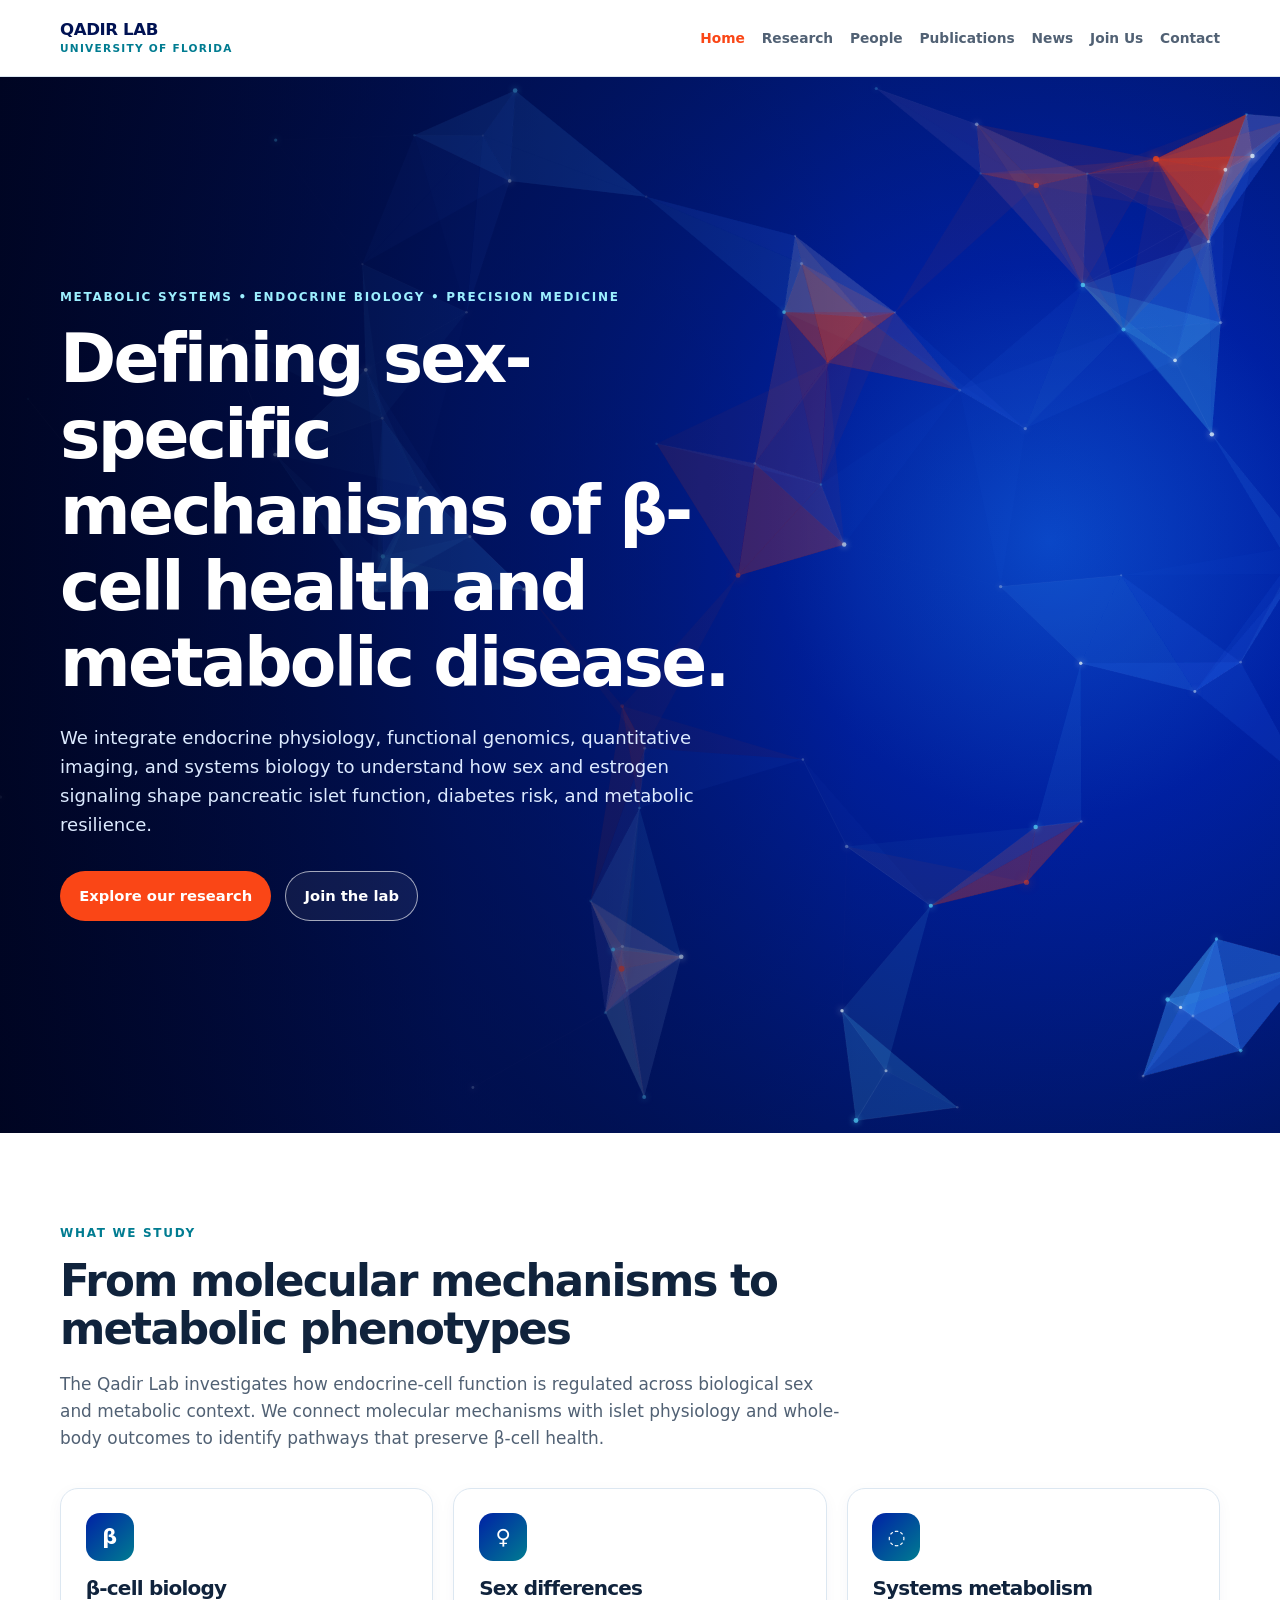
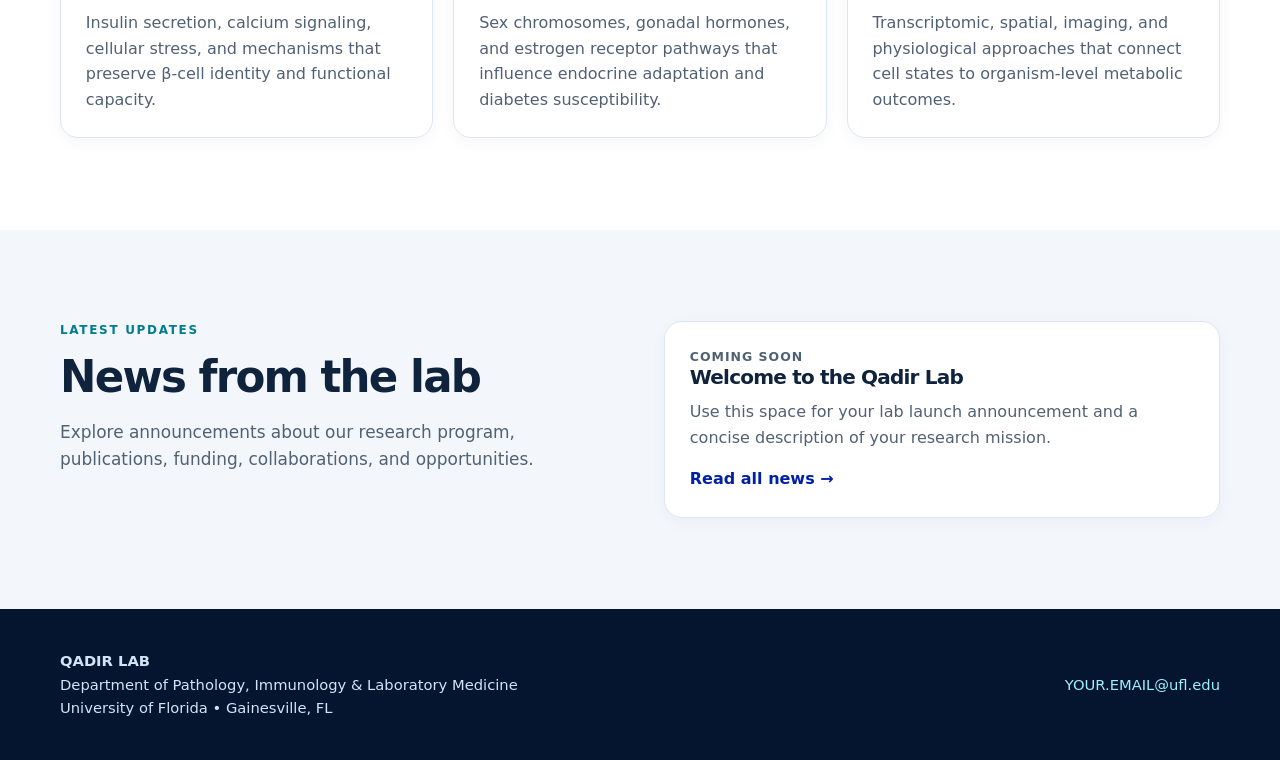
==== commit f4f3162f: "Add files via upload" ====
--- a/index.html
+++ b/index.html
@@ -5,672 +5,101 @@
   <meta name="viewport" content="width=device-width, initial-scale=1">
   <meta name="description" content="Qadir Lab at the University of Florida: pancreatic beta-cell biology, sex differences, and metabolic systems biology.">
   <title>Qadir Lab | University of Florida</title>
-
-  <style>
-    :root {
-      --uf-blue: #0021a5;
-      --uf-blue-dark: #001253;
-      --uf-orange: #fa4616;
-      --ink: #10233c;
-      --muted: #516174;
-      --mist: #f3f7fc;
-      --white: #ffffff;
-      --line: #dce7f1;
-      --teal: #007c91;
-      --cyan: #57d9ff;
-      --ice: #e9fbff;
-      --shadow: 0 14px 35px rgba(0, 28, 95, 0.09);
-    }
-
-    * {
-      box-sizing: border-box;
-    }
-
-    html {
-      scroll-behavior: smooth;
-    }
-
-    body {
-      margin: 0;
-      color: var(--ink);
-      background: var(--white);
-      font-family: Inter, ui-sans-serif, system-ui, -apple-system, BlinkMacSystemFont,
-        "Segoe UI", Arial, sans-serif;
-      line-height: 1.6;
-    }
-
-    a {
-      color: inherit;
-    }
-
-    .container {
-      width: min(1160px, calc(100% - 2.5rem));
-      margin: 0 auto;
-    }
-
-    /* Navigation */
-
-    .site-header {
-      position: sticky;
-      top: 0;
-      z-index: 30;
-      background: rgba(255, 255, 255, 0.96);
-      backdrop-filter: blur(12px);
-      border-bottom: 1px solid var(--line);
-    }
-
-    .nav {
-      min-height: 76px;
-      display: flex;
-      justify-content: space-between;
-      align-items: center;
-      gap: 1.5rem;
-    }
-
-    .brand {
-      color: var(--uf-blue-dark);
-      font-size: 1.04rem;
-      font-weight: 850;
-      letter-spacing: -0.025em;
-      line-height: 1.05;
-      text-decoration: none;
-    }
-
-    .brand small {
-      display: block;
-      margin-top: 0.28rem;
-      color: var(--teal);
-      font-size: 0.66rem;
-      font-weight: 800;
-      letter-spacing: 0.12em;
-      text-transform: uppercase;
-    }
-
-    .nav-links {
-      display: flex;
-      flex-wrap: wrap;
-      justify-content: flex-end;
-      gap: 1.05rem;
-      font-size: 0.86rem;
-      font-weight: 750;
-    }
-
-    .nav-links a {
-      color: var(--muted);
-      text-decoration: none;
-    }
-
-    .nav-links a:hover {
-      color: var(--uf-orange);
-    }
-
-    /* Animated hero */
-
-    .network-hero {
-      position: relative;
-      min-height: 680px;
-      overflow: hidden;
-      isolation: isolate;
-      color: var(--white);
-      background:
-        radial-gradient(circle at 82% 44%, #0b4cd1 0%, #0021a5 23%, #001253 62%, #01031a 100%);
-    }
-
-    .network-hero::after {
-      content: "";
-      position: absolute;
-      inset: 0;
-      z-index: 1;
-      pointer-events: none;
-      background:
-        linear-gradient(
-          90deg,
-          rgba(0, 5, 35, 0.83) 0%,
-          rgba(0, 14, 79, 0.59) 36%,
-          rgba(0, 17, 90, 0.14) 67%,
-          rgba(0, 17, 90, 0.02) 100%
-        );
-    }
-
-    #network {
-      position: absolute;
-      inset: 0;
-      z-index: 0;
-      display: block;
-      width: 100%;
-      height: 100%;
-    }
-
-    .hero-content {
-      position: relative;
-      z-index: 2;
-      display: flex;
-      align-items: center;
-      min-height: 680px;
-      padding: 7.5rem 0;
-    }
-
-    .hero-copy {
-      max-width: 710px;
-    }
-
-    .eyebrow,
-    .section-kicker {
-      margin: 0 0 0.85rem;
-      font-size: 0.75rem;
-      font-weight: 850;
-      letter-spacing: 0.14em;
-      text-transform: uppercase;
-    }
-
-    .eyebrow {
-      color: #9cefff;
-    }
-
-    .section-kicker {
-      color: var(--teal);
-    }
-
-    h1,
-    h2,
-    h3 {
-      line-height: 1.12;
-      letter-spacing: -0.04em;
-    }
-
-    h1 {
-      max-width: 760px;
-      margin: 0;
-      font-size: clamp(2.8rem, 5.9vw, 5.35rem);
-    }
-
-    h2 {
-      max-width: 850px;
-      margin: 0;
-      color: var(--ink);
-      font-size: clamp(2.1rem, 3.5vw, 3.25rem);
-    }
-
-    h3 {
-      margin: 0 0 0.65rem;
-      color: var(--ink);
-      font-size: 1.25rem;
-    }
-
-    .hero-copy > p:not(.eyebrow) {
-      max-width: 650px;
-      margin: 1.45rem 0 1.95rem;
-      color: #dceaff;
-      font-size: 1.13rem;
-    }
-
-    .button {
-      display: inline-block;
-      padding: 0.78rem 1.14rem;
-      border: 1px solid transparent;
-      border-radius: 999px;
-      text-decoration: none;
-      font-size: 0.92rem;
-      font-weight: 800;
-      transition: transform 0.18s ease, background 0.18s ease;
-    }
-
-    .button:hover {
-      transform: translateY(-2px);
-    }
-
-    .button-primary {
-      color: var(--white);
-      background: var(--uf-orange);
-    }
-
-    .button-primary:hover {
-      background: #d93a0e;
-    }
-
-    .button-secondary {
-      margin-left: 0.55rem;
-      color: var(--white);
-      border-color: rgba(255, 255, 255, 0.62);
-      background: rgba(255, 255, 255, 0.06);
-    }
-
-    /* Main sections */
-
-    section {
-      padding: 5.7rem 0;
-    }
-
-    .lead {
-      max-width: 790px;
-      color: var(--muted);
-      font-size: 1.06rem;
-    }
-
-    .grid-3 {
-      display: grid;
-      grid-template-columns: repeat(3, 1fr);
-      gap: 1.25rem;
-      margin-top: 2.2rem;
-    }
-
-    .grid-2 {
-      display: grid;
-      grid-template-columns: repeat(2, 1fr);
-      align-items: start;
-      gap: 3rem;
-    }
-
-    .card {
-      padding: 1.55rem;
-      border: 1px solid var(--line);
-      border-radius: 18px;
-      background: var(--white);
-      box-shadow: 0 4px 16px rgba(0, 29, 95, 0.04);
-    }
-
-    .card p {
-      margin: 0;
-      color: var(--muted);
-    }
-
-    .research-icon {
-      display: grid;
-      place-items: center;
-      width: 48px;
-      height: 48px;
-      margin-bottom: 1rem;
-      border-radius: 14px;
-      color: var(--white);
-      background: linear-gradient(135deg, var(--uf-blue), var(--teal));
-      font-size: 1.3rem;
-      font-weight: 800;
-    }
-
-    .accent-section {
-      background: var(--mist);
-    }
-
-    .list {
-      padding: 0;
-      margin: 1.2rem 0 0;
-      list-style: none;
-    }
-
-    .list li {
-      position: relative;
-      padding: 0.65rem 0 0.65rem 1.45rem;
-      color: var(--muted);
-      border-bottom: 1px solid var(--line);
-    }
-
-    .list li::before {
-      content: "";
-      position: absolute;
-      top: 1.2rem;
-      left: 0;
-      width: 0.56rem;
-      height: 0.56rem;
-      border-radius: 50%;
-      background: var(--uf-orange);
-    }
-
-    .news-date {
-      margin: 0 0 0.65rem;
-      color: var(--teal);
-      font-size: 0.78rem;
-      font-weight: 850;
-      letter-spacing: 0.08em;
-      text-transform: uppercase;
-    }
-
-    .notice {
-      padding: 1.2rem 1.35rem;
-      border-left: 4px solid var(--uf-orange);
-      border-radius: 0 12px 12px 0;
-      color: var(--muted);
-      background: #fff5f0;
-    }
-
-    .join-section {
-      color: var(--white);
-      background: linear-gradient(120deg, #001253, #0021a5);
-    }
-
-    .join-section h2 {
-      color: var(--white);
-    }
-
-    .join-section .lead {
-      color: #dceaff;
-    }
-
-    .join-layout {
-      display: grid;
-      grid-template-columns: 1fr auto;
-      align-items: center;
-      gap: 2rem;
-    }
-
-    /* Footer */
-
-    footer {
-      padding: 2.5rem 0;
-      color: #d5e3f6;
-      background: #06152f;
-    }
-
-    .footer-layout {
-      display: flex;
-      flex-wrap: wrap;
-      justify-content: space-between;
-      gap: 1rem;
-      align-items: center;
-      font-size: 0.92rem;
-    }
-
-    footer a {
-      color: #9cefff;
-      text-decoration: none;
-    }
-
-    /* Mobile */
-
-    @media (max-width: 850px) {
-      .nav {
-        padding: 0.9rem 0;
-        align-items: flex-start;
-      }
-
-      .nav-links {
-        gap: 0.55rem 0.85rem;
-      }
-
-      .network-hero,
-      .hero-content {
-        min-height: 560px;
-      }
-
-      .hero-content {
-        padding: 5.8rem 0;
-      }
-
-      .grid-3,
-      .grid-2,
-      .join-layout {
-        grid-template-columns: 1fr;
-      }
-
-      section {
-        padding: 4.4rem 0;
-      }
-
-      .button-secondary {
-        margin-left: 0.28rem;
-      }
-    }
-
-    @media (prefers-reduced-motion: reduce) {
-      #network {
-        display: none;
-      }
-    }
-  </style>
+  <link rel="stylesheet" href="style.css">
 </head>
-
 <body>
   <header class="site-header">
     <nav class="container nav" aria-label="Primary navigation">
-      <a class="brand" href="#home">
-        QADIR LAB
-        <small>University of Florida</small>
-      </a>
-
+      <a class="brand" href="index.html">QADIR LAB<small>University of Florida</small></a>
       <div class="nav-links">
-        <a href="#research">Research</a>
-        <a href="#approach">Approach</a>
-        <a href="#news">News</a>
-        <a href="#join">Join Us</a>
-        <a href="#contact">Contact</a>
+        <a class="active" href="index.html">Home</a>
+        <a href="research.html">Research</a>
+        <a href="people.html">People</a>
+        <a href="publications.html">Publications</a>
+        <a href="news.html">News</a>
+        <a href="join.html">Join Us</a>
+        <a href="contact.html">Contact</a>
       </div>
     </nav>
   </header>
 
   <main>
-    <section class="network-hero" id="home">
+    <section class="network-hero" aria-label="Animated polygon network background">
       <canvas id="network"></canvas>
-
       <div class="container hero-content">
         <div class="hero-copy">
           <p class="eyebrow">Metabolic Systems • Endocrine Biology • Precision Medicine</p>
-
           <h1>Defining sex-specific mechanisms of β-cell health and metabolic disease.</h1>
-
-          <p>
-            We integrate endocrine physiology, functional genomics, quantitative imaging,
-            and systems biology to understand how sex and estrogen signaling shape
-            pancreatic islet function, diabetes risk, and metabolic resilience.
-          </p>
-
-          <a class="button button-primary" href="#research">Explore our research</a>
-          <a class="button button-secondary" href="#join">Join the lab</a>
+          <p>We integrate endocrine physiology, functional genomics, quantitative imaging, and systems biology to understand how sex and estrogen signaling shape pancreatic islet function, diabetes risk, and metabolic resilience.</p>
+          <a class="button button-primary" href="research.html">Explore our research</a>
+          <a class="button button-secondary" href="join.html">Join the lab</a>
         </div>
       </div>
     </section>
 
-    <section id="research">
+    <section>
       <div class="container">
         <p class="section-kicker">What we study</p>
         <h2>From molecular mechanisms to metabolic phenotypes</h2>
-
-        <p class="lead">
-          The Qadir Lab investigates how endocrine-cell function is regulated across
-          biological sex and metabolic context. We connect molecular mechanisms with
-          islet physiology and whole-body outcomes to identify pathways that preserve
-          β-cell health.
-        </p>
-
+        <p class="lead">The Qadir Lab investigates how endocrine-cell function is regulated across biological sex and metabolic context. We connect molecular mechanisms with islet physiology and whole-body outcomes to identify pathways that preserve β-cell health.</p>
         <div class="grid-3">
-          <article class="card">
-            <div class="research-icon">β</div>
-            <h3>β-cell biology</h3>
-            <p>
-              Insulin secretion, calcium signaling, cellular stress, and mechanisms
-              that preserve β-cell identity and functional capacity.
-            </p>
-          </article>
-
-          <article class="card">
-            <div class="research-icon">♀</div>
-            <h3>Sex differences</h3>
-            <p>
-              Sex chromosomes, gonadal hormones, and estrogen receptor pathways that
-              influence endocrine adaptation and diabetes susceptibility.
-            </p>
-          </article>
-
-          <article class="card">
-            <div class="research-icon">◌</div>
-            <h3>Systems metabolism</h3>
-            <p>
-              Transcriptomic, spatial, imaging, and physiological approaches that
-              connect cell states to organism-level metabolic outcomes.
-            </p>
-          </article>
+          <article class="card"><div class="research-icon">β</div><h3>β-cell biology</h3><p>Insulin secretion, calcium signaling, cellular stress, and mechanisms that preserve β-cell identity and functional capacity.</p></article>
+          <article class="card"><div class="research-icon">♀</div><h3>Sex differences</h3><p>Sex chromosomes, gonadal hormones, and estrogen receptor pathways that influence endocrine adaptation and diabetes susceptibility.</p></article>
+          <article class="card"><div class="research-icon">◌</div><h3>Systems metabolism</h3><p>Transcriptomic, spatial, imaging, and physiological approaches that connect cell states to organism-level metabolic outcomes.</p></article>
         </div>
       </div>
     </section>
 
-    <section class="accent-section" id="approach">
+    <section class="accent-section">
       <div class="container grid-2">
-        <div>
-          <p class="section-kicker">Research approach</p>
-          <h2>Mechanism-driven and multidisciplinary</h2>
-
-          <p class="lead">
-            We combine experimentally rigorous in vivo and ex vivo systems with
-            quantitative data analysis to identify mechanisms of endocrine resilience
-            and dysfunction.
-          </p>
-
-          <ul class="list">
-            <li>Mouse model development and metabolic phenotyping</li>
-            <li>Glucose-, hormone-, and nutrient-stimulated insulin secretion assays</li>
-            <li>Islet isolation, confocal microscopy, and live-cell calcium imaging</li>
-            <li>Bulk, single-cell, and spatial transcriptomic analysis</li>
-            <li>Computational systems biology and reproducible statistical workflows</li>
-          </ul>
-        </div>
-
-        <div class="card">
-          <p class="section-kicker">Current research questions</p>
-          <h3>How does sex shape endocrine resilience?</h3>
-          <p>
-            We study how estrogen signaling and sex-linked biology affect β-cell
-            calcium handling, insulin secretion, transcriptional state, and
-            adaptation to metabolic stress.
-          </p>
-
-          <div class="notice" style="margin-top: 1.4rem;">
-            Replace this text with your most current specific project summaries,
-            funded aims, or featured publication findings.
-          </div>
-        </div>
-      </div>
-    </section>
-
-    <section id="news">
-      <div class="container">
-        <p class="section-kicker">News & updates</p>
-        <h2>What is happening in the lab</h2>
-
-        <div class="grid-3">
-          <article class="card">
-            <p class="news-date">Lab launch</p>
-            <h3>Welcome to the Qadir Lab</h3>
-            <p>
-              Add a brief introduction to the laboratory, its mission, and the
-              research environment at the University of Florida.
-            </p>
-          </article>
-
-          <article class="card">
-            <p class="news-date">Funding & awards</p>
-            <h3>Research milestones</h3>
-            <p>
-              Highlight research awards, grants, invited talks, trainee honors, and
-              new collaborations here.
-            </p>
-          </article>
-
-          <article class="card">
-            <p class="news-date">Publications</p>
-            <h3>New science from the lab</h3>
-            <p>
-              Feature a plain-language summary of new papers and link visitors to
-              PubMed, DOI pages, preprints, or full text.
-            </p>
-          </article>
-        </div>
-      </div>
-    </section>
-
-    <section class="join-section" id="join">
-      <div class="container join-layout">
-        <div>
-          <p class="eyebrow">Join us</p>
-          <h2>Interested in β-cell biology and metabolic health?</h2>
-
-          <p class="lead">
-            We welcome inquiries from undergraduate researchers, graduate students,
-            postdoctoral fellows, research staff, and collaborators interested in
-            endocrine biology, metabolism, imaging, and computational science.
-          </p>
-        </div>
-
-        <a class="button button-primary" href="mailto:YOUR.EMAIL@ufl.edu">
-          Contact the PI
-        </a>
+        <div><p class="section-kicker">Latest updates</p><h2>News from the lab</h2><p class="lead">Explore announcements about our research program, publications, funding, collaborations, and opportunities.</p></div>
+        <div class="card"><p class="news-date">Coming soon</p><h3>Welcome to the Qadir Lab</h3><p>Use this space for your lab launch announcement and a concise description of your research mission.</p><p style="margin-top:1rem"><a class="content-link" href="news.html">Read all news →</a></p></div>
       </div>
     </section>
   </main>
 
-  <footer id="contact">
+  <footer class="site-footer">
     <div class="container footer-layout">
-      <div>
-        <strong>QADIR LAB</strong><br>
-        Department of Pathology, Immunology &amp; Laboratory Medicine<br>
-        University of Florida • Gainesville, FL
-      </div>
-
-      <div>
-        <a href="mailto:YOUR.EMAIL@ufl.edu">YOUR.EMAIL@ufl.edu</a>
-      </div>
+      <div><strong>QADIR LAB</strong><br>Department of Pathology, Immunology &amp; Laboratory Medicine<br>University of Florida • Gainesville, FL</div>
+      <div><a href="mailto:YOUR.EMAIL@ufl.edu">YOUR.EMAIL@ufl.edu</a></div>
     </div>
   </footer>
 
   <script>
-    const canvas = document.getElementById("network");
-    const ctx = canvas.getContext("2d");
-    const hero = document.querySelector(".network-hero");
-    const reduceMotion = window.matchMedia(
-      "(prefers-reduced-motion: reduce)"
-    ).matches;
+    const canvas = document.getElementById('network');
+    const ctx = canvas.getContext('2d');
+    const hero = document.querySelector('.network-hero');
+    const reduceMotion = matchMedia('(prefers-reduced-motion: reduce)').matches;
+    const colors = { ice: '233,251,255', cyan: '87,217,255', orange: '250,70,22', blue: '60,123,255' };
+    let width, height, ratio, nodes = [];
 
-    const colors = {
-      ice: "233,251,255",
-      cyan: "87,217,255",
-      orange: "250,70,22",
-      blue: "60,123,255"
-    };
-
-    let width;
-    let height;
-    let ratio;
-    let nodes = [];
-
-    function distance(a, b) {
-      return Math.hypot(a.x - b.x, a.y - b.y);
-    }
+    function distance(a, b) { return Math.hypot(a.x - b.x, a.y - b.y); }
 
     function createNodes() {
-      const total = Math.max(
-        118,
-        Math.min(190, Math.round((width * height) / 5200))
-      );
-
-      nodes = Array.from({ length: total }, (_, index) => {
-        const rightWeighted = index < total * 0.86;
-        const orange = Math.random() < 0.105;
-
+      const total = Math.max(58, Math.min(88, Math.round(width * height / 12000)));
+      nodes = Array.from({ length: total }, (_, i) => {
+        const right = i < total * 0.82;
+        const orange = Math.random() < 0.10;
         return {
-          x: rightWeighted
-            ? width * (0.22 + Math.random() * 0.82)
-            : width * Math.random(),
+          x: right ? width * (0.28 + Math.random() * 0.76) : width * Math.random(),
           y: Math.random() * height,
-          vx: (Math.random() - 0.5) * 0.085,
-          vy: (Math.random() - 0.5) * 0.085,
-          radius: orange ? 2.4 : 1.25 + Math.random() * 0.7,
-          color: orange
-            ? "orange"
-            : Math.random() < 0.34
-              ? "cyan"
-              : "ice",
+          vx: (Math.random() - 0.5) * 0.075,
+          vy: (Math.random() - 0.5) * 0.075,
+          radius: orange ? 2.4 : 1.35 + Math.random() * 0.65,
+          color: orange ? 'orange' : (Math.random() < 0.34 ? 'cyan' : 'ice'),
           phase: Math.random() * Math.PI * 2
         };
       });
     }
 
-    function resizeNetwork() {
-      ratio = Math.min(window.devicePixelRatio || 1, 2);
+    function resize() {
+      ratio = Math.min(devicePixelRatio || 1, 2);
       width = hero.clientWidth;
       height = hero.clientHeight;
-
       canvas.width = width * ratio;
       canvas.height = height * ratio;
-      canvas.style.width = `${width}px`;
-      canvas.style.height = `${height}px`;
-
+      canvas.style.width = width + 'px';
+      canvas.style.height = height + 'px';
       ctx.setTransform(ratio, 0, 0, ratio, 0, 0);
       createNodes();
     }
@@ -678,11 +107,7 @@
     function polygon(points, color, opacity) {
       ctx.beginPath();
       ctx.moveTo(points[0].x, points[0].y);
-
-      for (let i = 1; i < points.length; i += 1) {
-        ctx.lineTo(points[i].x, points[i].y);
-      }
-
+      for (let i = 1; i < points.length; i += 1) ctx.lineTo(points[i].x, points[i].y);
       ctx.closePath();
       ctx.fillStyle = `rgba(${colors[color]}, ${opacity})`;
       ctx.fill();
@@ -690,46 +115,29 @@
 
     function draw(time) {
       ctx.clearRect(0, 0, width, height);
-
-      const maximumDistance = Math.min(160, width * 0.135);
-      const nearby = nodes.map(() => []);
+      const max = Math.min(180, width * 0.15);
+      const near = nodes.map(() => []);
 
       for (const node of nodes) {
         node.x += node.vx;
         node.y += node.vy;
-
-        if (node.x < width * 0.08 || node.x > width * 1.04) {
-          node.vx *= -1;
-        }
-
-        if (node.y < -15 || node.y > height + 15) {
-          node.vy *= -1;
-        }
+        if (node.x < width * 0.12 || node.x > width * 1.04) node.vx *= -1;
+        if (node.y < -15 || node.y > height + 15) node.vy *= -1;
       }
 
       for (let i = 0; i < nodes.length; i += 1) {
         for (let j = i + 1; j < nodes.length; j += 1) {
-          const a = nodes[i];
-          const b = nodes[j];
-          const d = distance(a, b);
-
-          if (d < maximumDistance) {
-            nearby[i].push({ index: j, distance: d });
-            nearby[j].push({ index: i, distance: d });
-
-            const orangeLine = a.color === "orange" || b.color === "orange";
-            const opacity =
-              0.25 *
-              (1 - d / maximumDistance) *
-              (0.72 + 0.28 * Math.sin(time / 1300 + a.phase));
-
+          const a = nodes[i], b = nodes[j], d = distance(a, b);
+          if (d < max) {
+            near[i].push({ i: j, d });
+            near[j].push({ i, d });
+            const orange = a.color === 'orange' || b.color === 'orange';
+            const alpha = 0.29 * (1 - d / max) * (0.72 + 0.28 * Math.sin(time / 1400 + a.phase));
             ctx.beginPath();
             ctx.moveTo(a.x, a.y);
             ctx.lineTo(b.x, b.y);
-            ctx.strokeStyle = `rgba(${
-              colors[orangeLine ? "orange" : "ice"]
-            }, ${opacity})`;
-            ctx.lineWidth = orangeLine ? 0.9 : 0.55;
+            ctx.strokeStyle = `rgba(${colors[orange ? 'orange' : 'ice']}, ${alpha})`;
+            ctx.lineWidth = orange ? 0.9 : 0.6;
             ctx.stroke();
           }
         }
@@ -737,93 +145,36 @@
 
       for (let i = 0; i < nodes.length; i += 1) {
         const a = nodes[i];
-
-        const closest = nearby[i]
-          .sort((first, second) => first.distance - second.distance)
-          .slice(0, 10)
-          .map((item) => nodes[item.index]);
-
+        const closest = near[i].sort((x, y) => x.d - y.d).slice(0, 6).map(v => nodes[v.i]);
         for (let j = 0; j < closest.length; j += 1) {
           for (let k = j + 1; k < closest.length; k += 1) {
-            const b = closest[j];
-            const c = closest[k];
-            const sideLength = distance(b, c);
-
-            const area = Math.abs(
-              (b.x - a.x) * (c.y - a.y) -
-              (c.x - a.x) * (b.y - a.y)
-            );
-
-            if (
-              sideLength < maximumDistance * 1.18 &&
-              area > 110 &&
-              area < 12000
-            ) {
-              const orangeFacet =
-                a.color === "orange" ||
-                b.color === "orange" ||
-                c.color === "orange";
-
-              const facetColor = orangeFacet
-                ? "orange"
-                : Math.sin(time / 1550 + a.phase + j * 0.7) > 0.15
-                  ? "cyan"
-                  : "blue";
-
-              const opacity =
-                (orangeFacet ? 0.047 : 0.028) +
-                0.018 *
-                (1 + Math.sin(time / 1050 + a.phase + k));
-
-              polygon([a, b, c], facetColor, opacity);
+            const b = closest[j], c = closest[k];
+            const area = Math.abs((b.x - a.x) * (c.y - a.y) - (c.x - a.x) * (b.y - a.y));
+            if (distance(b, c) < max * 1.12 && area > 220 && area < 13000) {
+              const orange = a.color === 'orange' || b.color === 'orange' || c.color === 'orange';
+              const color = orange ? 'orange' : (Math.sin(time / 1700 + a.phase + j) > 0.3 ? 'cyan' : 'blue');
+              polygon([a, b, c], color, orange ? 0.06 : 0.042);
             }
           }
-        }
-
-        if (closest.length >= 4 && i % 2 === 0) {
-          const quad = [a, closest[0], closest[2], closest[3]];
-          const orangeFacet = quad.some(
-            (point) => point.color === "orange"
-          );
-
-          polygon(
-            quad,
-            orangeFacet ? "orange" : "blue",
-            orangeFacet ? 0.02 : 0.018
-          );
         }
       }
 
       for (const node of nodes) {
         const pulse = 1 + 0.25 * Math.sin(time / 860 + node.phase);
-
         ctx.beginPath();
-        ctx.arc(
-          node.x,
-          node.y,
-          node.radius * pulse,
-          0,
-          Math.PI * 2
-        );
-
-        ctx.fillStyle = `rgba(${colors[node.color]}, ${
-          0.48 + 0.35 * Math.sin(time / 940 + node.phase)
-        })`;
-
-        ctx.shadowBlur = node.color === "orange" ? 10 : 6;
+        ctx.arc(node.x, node.y, node.radius * pulse, 0, Math.PI * 2);
+        ctx.fillStyle = `rgba(${colors[node.color]}, ${0.50 + 0.32 * Math.sin(time / 940 + node.phase)})`;
+        ctx.shadowBlur = node.color === 'orange' ? 10 : 6;
         ctx.shadowColor = `rgb(${colors[node.color]})`;
         ctx.fill();
         ctx.shadowBlur = 0;
       }
 
-      if (!reduceMotion) {
-        requestAnimationFrame(draw);
-      }
+      if (!reduceMotion) requestAnimationFrame(draw);
     }
 
-    window.addEventListener("resize", resizeNetwork);
-
-    resizeNetwork();
+    addEventListener('resize', resize);
+    resize();
     requestAnimationFrame(draw);
   </script>
 </body>
--- a/style.css
+++ b/style.css
@@ -0,0 +1,75 @@
+:root {
+  --uf-blue: #0021a5;
+  --uf-blue-dark: #001253;
+  --uf-orange: #fa4616;
+  --ink: #10233c;
+  --muted: #516174;
+  --mist: #f3f7fc;
+  --white: #ffffff;
+  --line: #dce7f1;
+  --teal: #007c91;
+}
+* { box-sizing: border-box; }
+html { scroll-behavior: smooth; }
+body { margin: 0; color: var(--ink); background: var(--white); font-family: Inter, ui-sans-serif, system-ui, -apple-system, BlinkMacSystemFont, "Segoe UI", Arial, sans-serif; line-height: 1.6; }
+a { color: inherit; }
+.container { width: min(1160px, calc(100% - 2.5rem)); margin: 0 auto; }
+.site-header { position: sticky; top: 0; z-index: 30; background: rgba(255,255,255,.96); backdrop-filter: blur(12px); border-bottom: 1px solid var(--line); }
+.nav { min-height: 76px; display: flex; justify-content: space-between; align-items: center; gap: 1.5rem; }
+.brand { color: var(--uf-blue-dark); font-size: 1.04rem; font-weight: 850; letter-spacing: -.025em; line-height: 1.05; text-decoration: none; }
+.brand small { display: block; margin-top: .28rem; color: var(--teal); font-size: .66rem; font-weight: 800; letter-spacing: .12em; text-transform: uppercase; }
+.nav-links { display: flex; flex-wrap: wrap; justify-content: flex-end; gap: 1.05rem; font-size: .86rem; font-weight: 750; }
+.nav-links a { color: var(--muted); text-decoration: none; }
+.nav-links a:hover, .nav-links a.active { color: var(--uf-orange); }
+.page-hero { color: var(--white); background: radial-gradient(circle at 84% 20%, rgba(87,217,255,.22), transparent 26%), linear-gradient(125deg, #001253, #0021a5); }
+.page-hero .container { padding: 4.5rem 0; }
+.eyebrow, .section-kicker { margin: 0 0 .85rem; font-size: .75rem; font-weight: 850; letter-spacing: .14em; text-transform: uppercase; }
+.eyebrow { color: #9cefff; }
+.section-kicker { color: var(--teal); }
+h1, h2, h3 { line-height: 1.12; letter-spacing: -.04em; }
+h1 { max-width: 800px; margin: 0; font-size: clamp(2.6rem, 5.3vw, 4.8rem); }
+h2 { max-width: 850px; margin: 0; color: var(--ink); font-size: clamp(2rem, 3.4vw, 3rem); }
+h3 { margin: 0 0 .65rem; color: var(--ink); font-size: 1.25rem; }
+.page-hero p:not(.eyebrow) { max-width: 750px; margin: 1.3rem 0 0; color: #dceaff; font-size: 1.08rem; }
+section { padding: 5.7rem 0; }
+.lead { max-width: 790px; color: var(--muted); font-size: 1.06rem; }
+.grid-3 { display: grid; grid-template-columns: repeat(3, 1fr); gap: 1.25rem; margin-top: 2.2rem; }
+.grid-2 { display: grid; grid-template-columns: repeat(2, 1fr); align-items: start; gap: 3rem; }
+.card { padding: 1.55rem; border: 1px solid var(--line); border-radius: 18px; background: var(--white); box-shadow: 0 4px 16px rgba(0,29,95,.04); }
+.card p { margin: 0; color: var(--muted); }
+.research-icon { display: grid; place-items: center; width: 48px; height: 48px; margin-bottom: 1rem; border-radius: 14px; color: var(--white); background: linear-gradient(135deg, var(--uf-blue), var(--teal)); font-size: 1.3rem; font-weight: 800; }
+.accent-section { background: var(--mist); }
+.list { padding: 0; margin: 1.2rem 0 0; list-style: none; }
+.list li { position: relative; padding: .65rem 0 .65rem 1.45rem; color: var(--muted); border-bottom: 1px solid var(--line); }
+.list li::before { content: ""; position: absolute; top: 1.2rem; left: 0; width: .56rem; height: .56rem; border-radius: 50%; background: var(--uf-orange); }
+.button { display: inline-block; padding: .78rem 1.14rem; border: 1px solid transparent; border-radius: 999px; text-decoration: none; font-size: .92rem; font-weight: 800; transition: transform .18s ease, background .18s ease; }
+.button:hover { transform: translateY(-2px); }
+.button-primary { color: var(--white); background: var(--uf-orange); }
+.button-primary:hover { background: #d93a0e; }
+.button-secondary { margin-left: .55rem; color: var(--uf-blue-dark); border-color: var(--uf-blue-dark); }
+.news-date { margin: 0 0 .65rem; color: var(--teal); font-size: .78rem; font-weight: 850; letter-spacing: .08em; text-transform: uppercase; }
+.publication { padding: 1.25rem 0; border-bottom: 1px solid var(--line); }
+.publication:first-of-type { border-top: 1px solid var(--line); margin-top: 1rem; }
+.publication p { margin: .4rem 0 0; color: var(--muted); }
+.content-link { color: var(--uf-blue); font-weight: 800; text-decoration: none; }
+.notice { padding: 1.2rem 1.35rem; border-left: 4px solid var(--uf-orange); border-radius: 0 12px 12px 0; color: var(--muted); background: #fff5f0; }
+.person { overflow: hidden; padding: 0; }
+.avatar { display: grid; place-items: center; min-height: 205px; color: var(--white); background: linear-gradient(135deg, var(--uf-blue), var(--teal)); font-size: 2.6rem; font-weight: 850; }
+.person-content { padding: 1.45rem; }
+.role { margin: -.25rem 0 .75rem; color: var(--uf-orange); font-size: .78rem; font-weight: 850; letter-spacing: .07em; text-transform: uppercase; }
+.cta { color: var(--white); background: linear-gradient(120deg, #001253, #0021a5); }
+.cta h2 { color: var(--white); }
+.cta .lead { color: #dceaff; }
+.cta-layout { display: grid; grid-template-columns: 1fr auto; align-items: center; gap: 2rem; }
+.site-footer { padding: 2.5rem 0; color: #d5e3f6; background: #06152f; }
+.footer-layout { display: flex; flex-wrap: wrap; justify-content: space-between; gap: 1rem; align-items: center; font-size: .92rem; }
+.site-footer a { color: #9cefff; text-decoration: none; }
+.network-hero { position: relative; min-height: 680px; overflow: hidden; isolation: isolate; color: var(--white); background: radial-gradient(circle at 82% 44%, #0b4cd1 0%, #0021a5 23%, #001253 62%, #01031a 100%); }
+.network-hero::after { content: ""; position: absolute; inset: 0; z-index: 1; pointer-events: none; background: linear-gradient(90deg, rgba(0,5,35,.83) 0%, rgba(0,14,79,.59) 36%, rgba(0,17,90,.14) 67%, rgba(0,17,90,.02) 100%); }
+#network { position: absolute; inset: 0; z-index: 0; display: block; width: 100%; height: 100%; }
+.hero-content { position: relative; z-index: 2; display: flex; align-items: center; min-height: 680px; padding: 7.5rem 0; }
+.hero-copy { max-width: 710px; }
+.hero-copy > p:not(.eyebrow) { max-width: 650px; margin: 1.45rem 0 1.95rem; color: #dceaff; font-size: 1.13rem; }
+.hero-copy .button-secondary { color: var(--white); border-color: rgba(255,255,255,.62); background: rgba(255,255,255,.06); }
+@media (max-width: 850px) { .nav { padding: .9rem 0; align-items: flex-start; } .nav-links { gap: .55rem .85rem; } .network-hero, .hero-content { min-height: 560px; } .hero-content { padding: 5.8rem 0; } .grid-3, .grid-2, .cta-layout { grid-template-columns: 1fr; } section { padding: 4.4rem 0; } .button-secondary { margin-left: .28rem; } }
+@media (prefers-reduced-motion: reduce) { #network { display: none; } }
